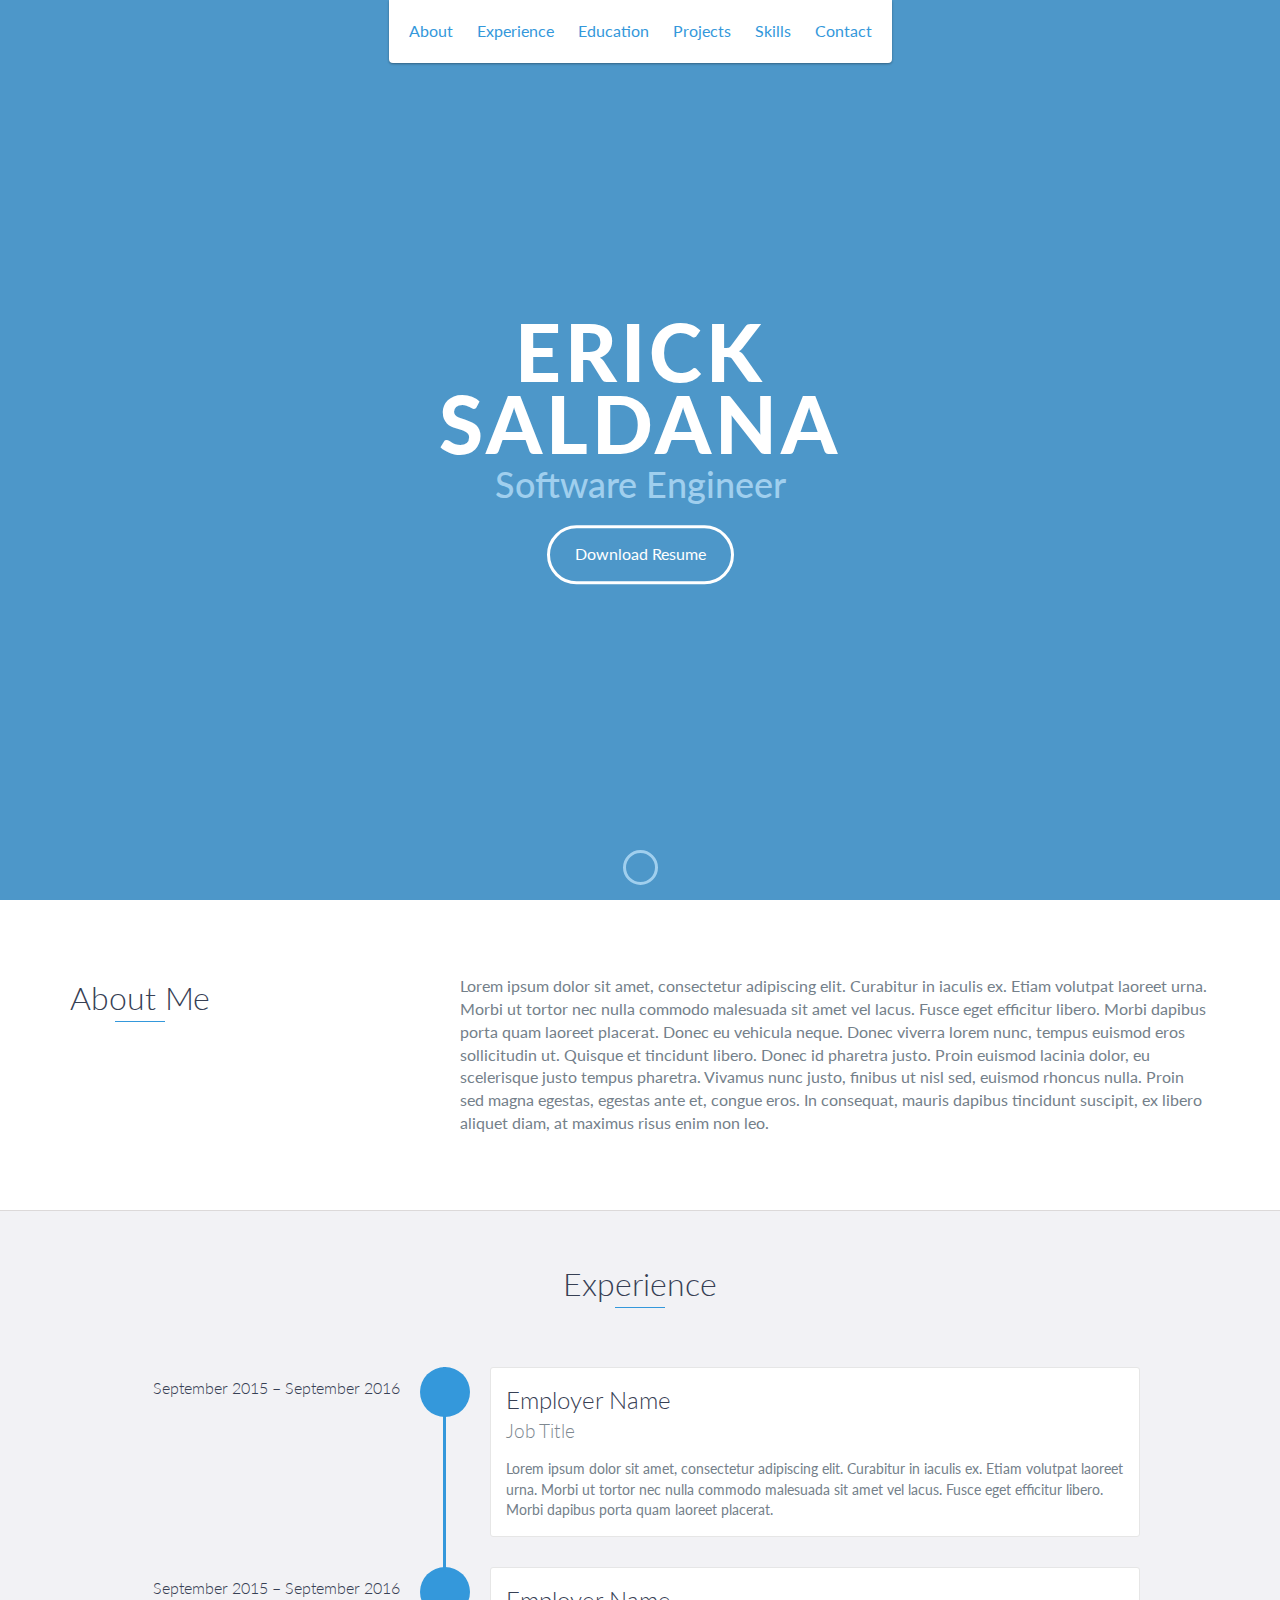
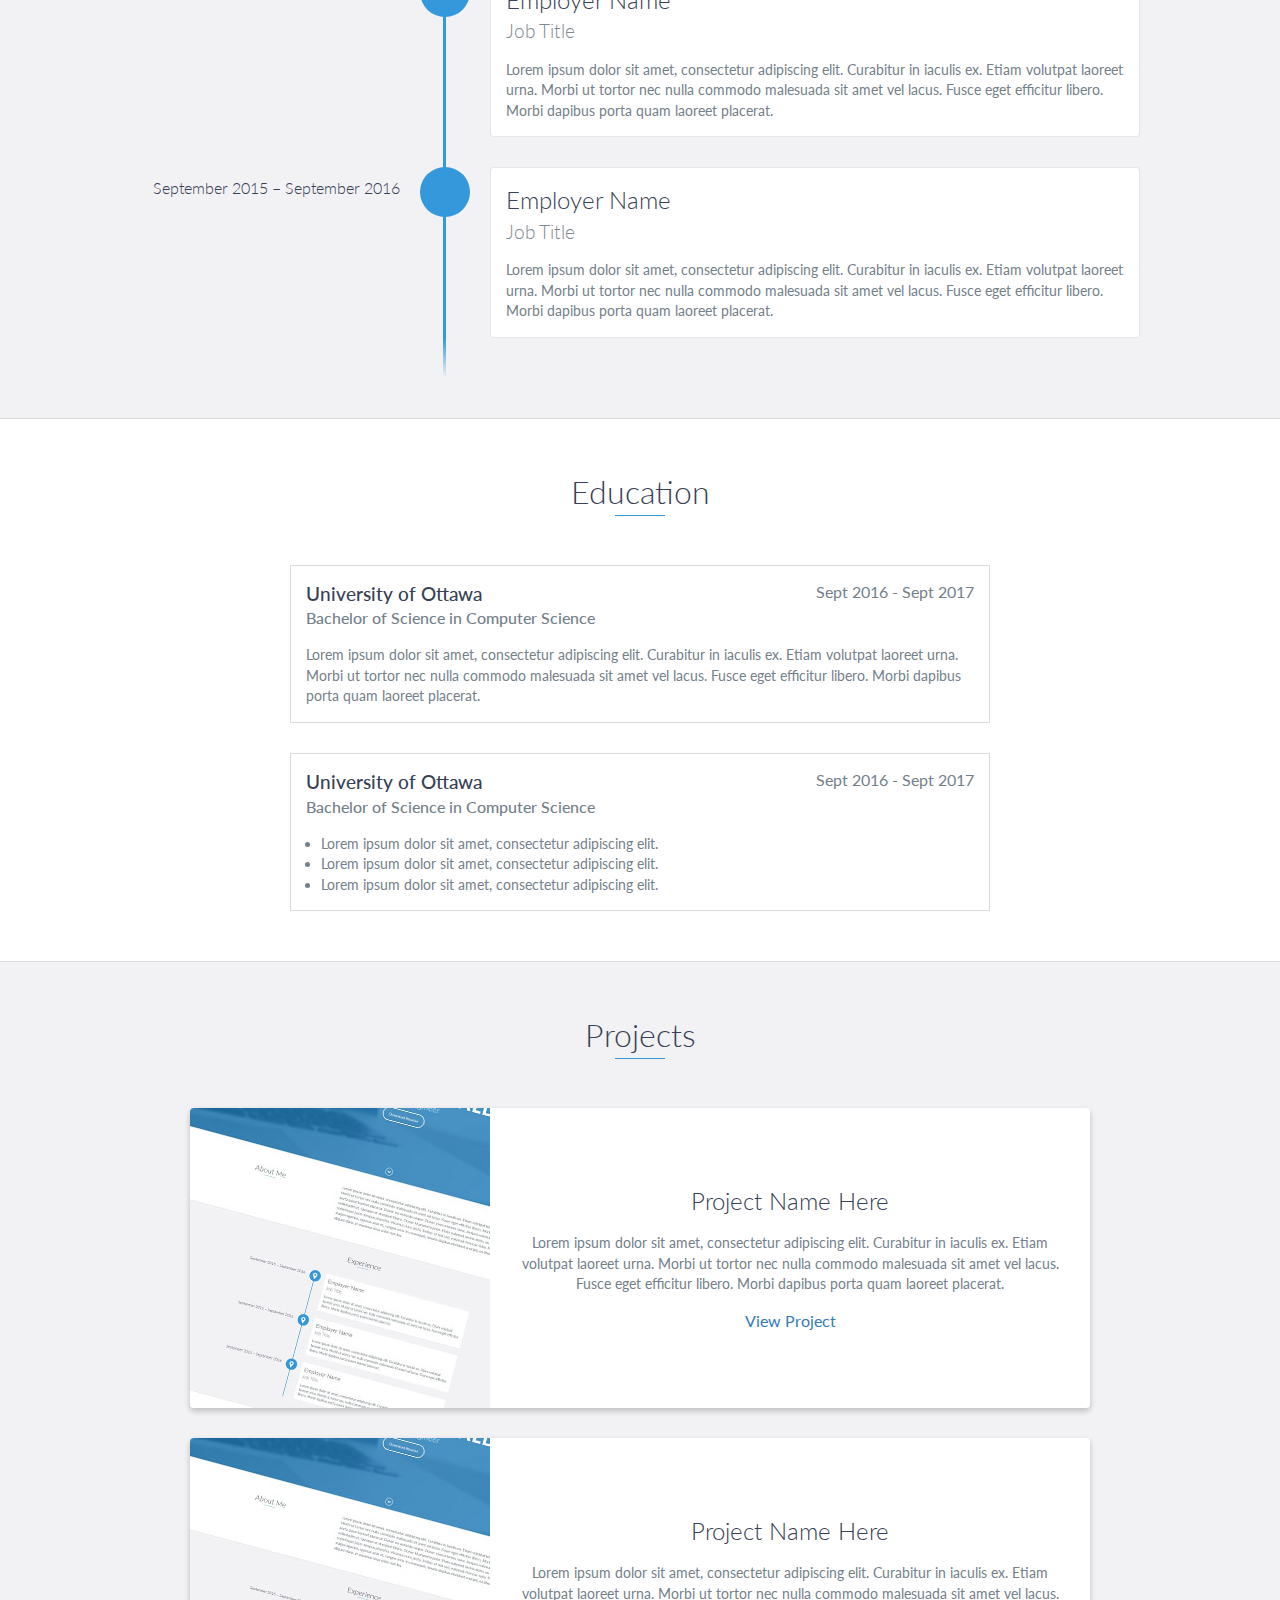
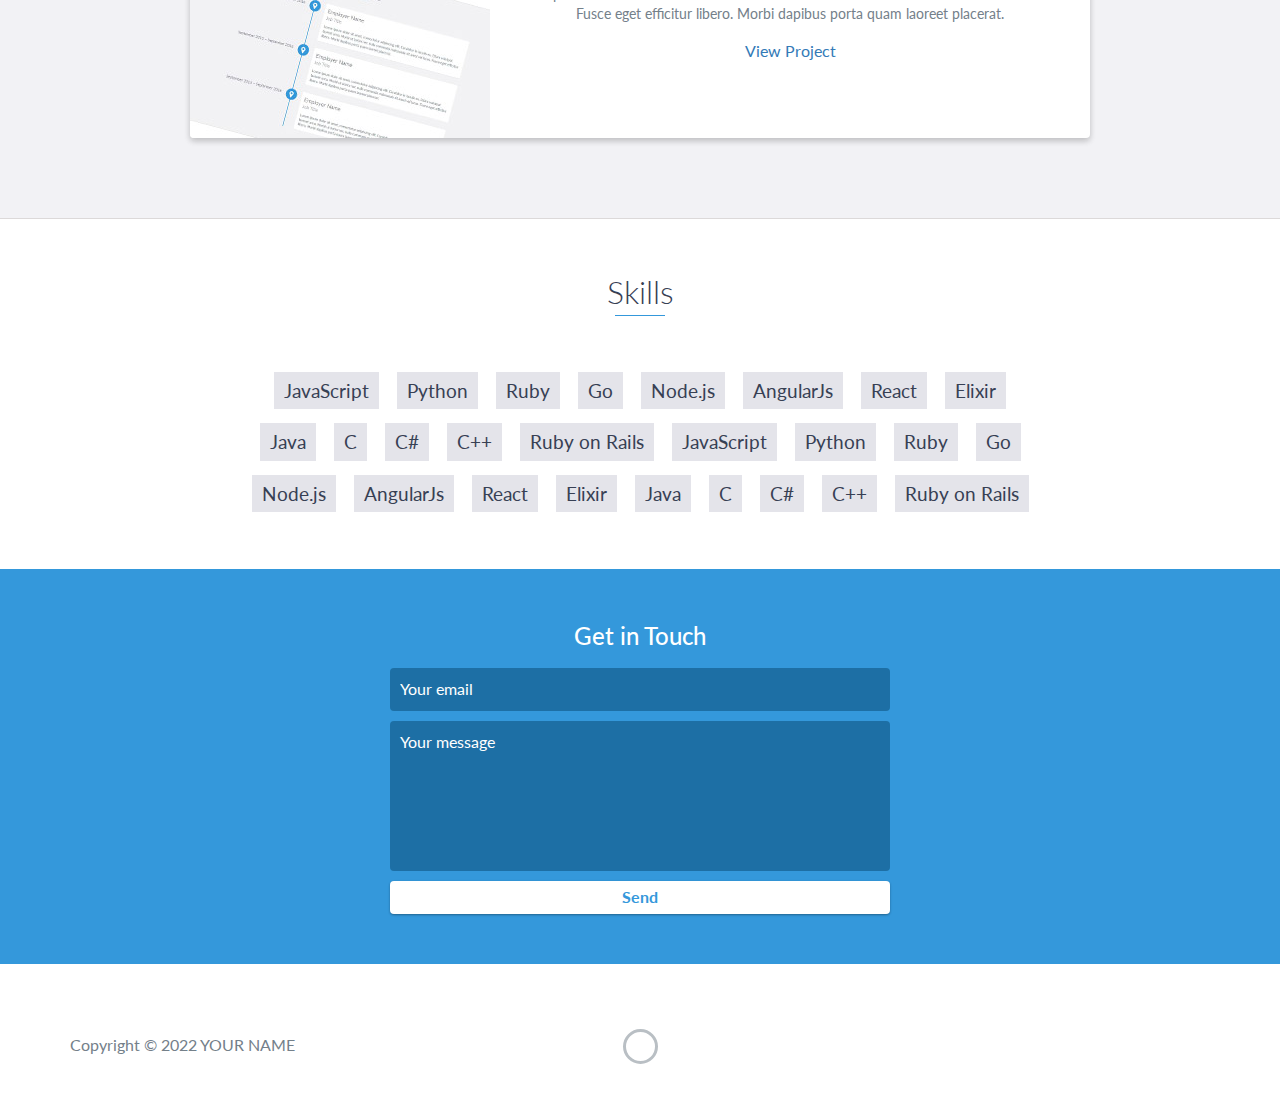
==== index.html @ c1be69fd "Update" ====
<!DOCTYPE html>
<html class="no-js" lang="en">

<head>
    <meta charset="utf-8">
    <meta http-equiv="X-UA-Compatible" content="IE=edge">
    <meta name="viewport" content="width=device-width, initial-scale=1">
    <title>My Portfolio</title>
	<link rel="shortcut icon" href="favicon.ico" type="image/x-icon">
	<link rel="icon" href="favicon.ico" type="image/x-icon">
    <link href="https://fonts.googleapis.com/css?family=Lato:300,400,700,900" rel="stylesheet">
    <link rel="stylesheet" href="libs/font-awesome/css/font-awesome.min.css">
    <link href="css/bootstrap.min.css" rel="stylesheet">
    <link href="css/styles.css" rel="stylesheet">
</head>

<body>
    <div id="mobile-menu-open" class="shadow-large">
        <i class="fa fa-bars" aria-hidden="true"></i>
    </div>
    <!-- End #mobile-menu-toggle -->
    <header>
        <div id="mobile-menu-close">
            <span>Close</span> <i class="fa fa-times" aria-hidden="true"></i>
        </div>
        <ul id="menu" class="shadow">
            <li>
                <a href="#about">About</a>
            </li>
            <li>
                <a href="#experience">Experience</a>
            </li>
            <li>
                <a href="#education">Education</a>
            </li>
            <li>
                <a href="#projects">Projects</a>
            </li>
            <li>
                <a href="#skills">Skills</a>
            </li>
            <li>
                <a href="#contact">Contact</a>
            </li>
        </ul>
    </header>
    <!-- End header -->

    <div id="lead">
        <div id="lead-content">
            <h1>Erick Saldana</h1>
            <h2>Software Engineer</h2>
            <a href="#" class="btn-rounded-white">Download Resume</a>
        </div>
        <!-- End #lead-content -->

        <div id="lead-overlay"></div>

        <div id="lead-down">
            <span>
                <i class="fa fa-chevron-down" aria-hidden="true"></i>
            </span>
        </div>
        <!-- End #lead-down -->
    </div>
    <!-- End #lead -->

    <div id="about">
        <div class="container">
            <div class="row">
                <div class="col-md-4">
                    <h2 class="heading">About Me</h2>
                </div>
                <div class="col-md-8">
                    <p>
                        Lorem ipsum dolor sit amet, consectetur adipiscing elit. Curabitur in iaculis ex. Etiam volutpat laoreet urna. Morbi ut tortor nec nulla commodo malesuada sit amet vel lacus. Fusce eget efficitur libero. Morbi dapibus porta quam laoreet placerat. Donec
                        eu vehicula neque. Donec viverra lorem nunc, tempus euismod eros sollicitudin ut. Quisque et tincidunt libero. Donec id pharetra justo. Proin euismod lacinia dolor, eu scelerisque justo tempus pharetra. Vivamus nunc justo, finibus
                        ut nisl sed, euismod rhoncus nulla. Proin sed magna egestas, egestas ante et, congue eros. In consequat, mauris dapibus tincidunt suscipit, ex libero aliquet diam, at maximus risus enim non leo.
                    </p>
                </div>
            </div>
        </div>
    </div>
    <!-- End #about -->

    <div id="experience" class="background-alt">
        <h2 class="heading">Experience</h2>
        <div id="experience-timeline">
            <div data-date="September 2015 – September 2016">
                <h3>Employer Name</h3>
                <h4>Job Title</h4>
                <p>
                    Lorem ipsum dolor sit amet, consectetur adipiscing elit. Curabitur in iaculis ex. Etiam volutpat laoreet urna. Morbi ut tortor nec nulla commodo malesuada sit amet vel lacus. Fusce eget efficitur libero. Morbi dapibus porta quam laoreet placerat.
                </p>
            </div>

            <div data-date="September 2015 – September 2016">
                <h3>Employer Name</h3>
                <h4>Job Title</h4>
                <p>
                    Lorem ipsum dolor sit amet, consectetur adipiscing elit. Curabitur in iaculis ex. Etiam volutpat laoreet urna. Morbi ut tortor nec nulla commodo malesuada sit amet vel lacus. Fusce eget efficitur libero. Morbi dapibus porta quam laoreet placerat.
                </p>
            </div>

            <div data-date="September 2015 – September 2016">
                <h3>Employer Name</h3>
                <h4>Job Title</h4>
                <p>
                    Lorem ipsum dolor sit amet, consectetur adipiscing elit. Curabitur in iaculis ex. Etiam volutpat laoreet urna. Morbi ut tortor nec nulla commodo malesuada sit amet vel lacus. Fusce eget efficitur libero. Morbi dapibus porta quam laoreet placerat.
                </p>
            </div>
        </div>
    </div>
    <!-- End #experience -->

    <div id="education">
        <h2 class="heading">Education</h2>
        <div class="education-block">
            <h3>University of Ottawa</h3>
            <span class="education-date">Sept 2016 - Sept 2017</span>
            <h4>Bachelor of Science in Computer Science</h4>
            <p>
                Lorem ipsum dolor sit amet, consectetur adipiscing elit. Curabitur in iaculis ex. Etiam volutpat laoreet urna. Morbi ut tortor nec nulla commodo malesuada sit amet vel lacus. Fusce eget efficitur libero. Morbi dapibus porta quam laoreet placerat.
            </p>
        </div>
        <!-- End .education-block -->

        <div class="education-block">
            <h3>University of Ottawa</h3>
            <span class="education-date">Sept 2016 - Sept 2017</span>
            <h4>Bachelor of Science in Computer Science</h4>
            <ul>
                <li>
                    Lorem ipsum dolor sit amet, consectetur adipiscing elit.
                </li>
                <li>
                    Lorem ipsum dolor sit amet, consectetur adipiscing elit.
                </li>
                <li>
                    Lorem ipsum dolor sit amet, consectetur adipiscing elit.
                </li>
            </ul>
        </div>
        <!-- End .education-block -->
    </div>
    <!-- End #education -->

    <div id="projects" class="background-alt">
        <h2 class="heading">Projects</h2>
        <div class="container">
            <div class="row">
                <div class="project shadow-large">
                    <div class="project-image">
                        <img src="images/project.jpg" />
                    </div>
                    <!-- End .project-image -->
                    <div class="project-info">
                        <h3>Project Name Here</h3>
                        <p>
                            Lorem ipsum dolor sit amet, consectetur adipiscing elit. Curabitur in iaculis ex. Etiam volutpat laoreet urna. Morbi ut tortor nec nulla commodo malesuada sit amet vel lacus. Fusce eget efficitur libero. Morbi dapibus porta quam laoreet placerat.
                        </p>
                        <a href="#">View Project</a>
                    </div>
                    <!-- End .project-info -->
                </div>
                <!-- End .project -->

                <div class="project shadow-large">
                    <div class="project-image">
                        <img src="images/project.jpg" />
                    </div>
                    <!-- End .project-image -->
                    <div class="project-info">
                        <h3>Project Name Here</h3>
                        <p>
                            Lorem ipsum dolor sit amet, consectetur adipiscing elit. Curabitur in iaculis ex. Etiam volutpat laoreet urna. Morbi ut tortor nec nulla commodo malesuada sit amet vel lacus. Fusce eget efficitur libero. Morbi dapibus porta quam laoreet placerat.
                        </p>
                        <a href="#">View Project</a>
                    </div>
                    <!-- End .project-info -->
                </div>
                <!-- End .project -->
            </div>
        </div>
    </div>
    <!-- End #projects -->

    <div id="skills">
        <h2 class="heading">Skills</h2>
        <ul>
            <li>JavaScript</li>
            <li>Python</li>
            <li>Ruby</li>
            <li>Go</li>
            <li>Node.js</li>
            <li>AngularJs</li>
            <li>React</li>
            <li>Elixir</li>
            <li>Java</li>
            <li>C</li>
            <li>C#</li>
            <li>C++</li>
            <li>Ruby on Rails</li>
            <li>JavaScript</li>
            <li>Python</li>
            <li>Ruby</li>
            <li>Go</li>
            <li>Node.js</li>
            <li>AngularJs</li>
            <li>React</li>
            <li>Elixir</li>
            <li>Java</li>
            <li>C</li>
            <li>C#</li>
            <li>C++</li>
            <li>Ruby on Rails</li>
        </ul>
    </div>
    <!-- End #skills -->

    <div id="contact">
        <h2>Get in Touch</h2>
        <div id="contact-form">
            <form method="POST" action="https://formspree.io/email@email.com">
                <input type="hidden" name="_subject" value="Contact request from personal website" />
                <input type="email" name="_replyto" placeholder="Your email" required>
                <textarea name="message" placeholder="Your message" required></textarea>
                <button type="submit">Send</button>
            </form>
        </div>
        <!-- End #contact-form -->
    </div>
    <!-- End #contact -->

    <footer>
        <div class="container">
            <div class="row">
                <div class="col-sm-5 copyright">
                    <p>
                        Copyright &copy; <span id="current-year">2022</span> YOUR NAME
                    </p>
                </div>
                <div class="col-sm-2 top">
                    <span id="to-top">
                        <i class="fa fa-chevron-up" aria-hidden="true"></i>
                    </span>
                </div>
                <div class="col-sm-5 social">
                    <ul>
                        <li>
                            <a href="https://github.com/" target="_blank"><i class="fa fa-github" aria-hidden="true"></i></a>
                        </li>
                        <li>
                            <a href="https://stackoverflow.com/" target="_blank"><i class="fa fa-stack-overflow" aria-hidden="true"></i></a>
                        </li>
                        <li>
                            <a href="https://linkedin.com/" target="_blank"><i class="fa fa-linkedin" aria-hidden="true"></i></a>
                        </li>
                        <li>
                            <a href="https://www.facebook.com/" target="_blank"><i class="fa fa-facebook" aria-hidden="true"></i></a>
                        </li>
                        <li>
                            <a href="https://twitter.com/" target="_blank"><i class="fa fa-twitter" aria-hidden="true"></i></a>
                        </li>
                        <li>
                            <a href="https://plus.google.com/" target="_blank"><i class="fa fa-google-plus" aria-hidden="true"></i></a>
                        </li>
                    </ul>
                </div>
            </div>
        </div>
    </footer>
    <!-- End footer -->

    <script src="https://ajax.googleapis.com/ajax/libs/jquery/1.12.4/jquery.min.js"></script>
    <script src="js/scripts.min.js"></script>
</body>

</html>
---- css/styles.css ----
/*!
    Title: Dev Portfolio Template
    Version: 1.2.2
    Last Change: 03/25/2020
    Author: Ryan Fitzgerald
    Repo: https://github.com/RyanFitzgerald/devportfolio-template
    Issues: https://github.com/RyanFitzgerald/devportfolio-template/issues

    Description: This file contains all the styles associated with the page
    that don't come from third party libraries. This file gets compiled using
    Gulp and send to the /css folder which is then loaded on the page.
*/body{font-family:'Lato', sans-serif;font-size:16px}body.active{overflow:hidden;z-index:-1}.no-js #experience-timeline>div{background:#fff;padding:10px;margin-bottom:10px;border:1px solid #dcd9d9}.no-js #experience-timeline>div h3{font-size:1.5em;font-weight:300;color:#374054;display:inline-block;margin:0}.no-js #experience-timeline>div h4{font-size:1.2em;font-weight:300;color:#7e8890;margin:0 0 15px 0}.no-js #experience-timeline>div p{color:#74808a;font-size:0.9em;margin:0}.no-js #experience-timeline:before,.no-js #experience-timeline:after{content:none}@keyframes dropHeader{0%{transform:translateY(-100%)}100%{transform:translateY(0)}}header{position:absolute;top:0;left:0;right:0;text-align:center;z-index:10;animation-name:dropHeader;animation-iteration-count:1;animation-timing-function:ease;animation-duration:0.75s}header ul{display:inline-block;background:#fff;text-align:center;padding:10px;margin:0;border-bottom-right-radius:4px;border-bottom-left-radius:4px}header li{display:inline-block}header a{display:block;color:#3498db;padding:10px}header a:hover{color:#217dbb;text-decoration:none;background:#eee;border-radius:4px}header a:focus{color:#3498db;text-decoration:none}header.active{display:block}header.sticky{position:fixed;z-index:999}#menu.active{display:block}#mobile-menu-open{display:none;cursor:pointer;position:fixed;right:15px;top:10px;color:#3498db;font-size:1.5em;z-index:20;padding:0 7px;border-radius:4px;background:#fff}#mobile-menu-close{display:none;text-align:right;width:100%;background:#fff;font-size:1.5em;padding-right:15px;padding-top:10px;cursor:pointer;color:#3498db}#mobile-menu-close span{font-size:0.5em;text-transform:uppercase}#mobile-menu-close i{vertical-align:middle}footer{padding:50px 0}.copyright{padding-top:20px}.copyright p{margin:0;color:#74808a}.top{text-align:center}.top span{cursor:pointer;display:block;margin:15px auto 0 auto;width:35px;height:35px;border-radius:50%;border:3px solid #b9bfc4;text-align:center}.top i{color:#74808a}.social{text-align:right}.social ul{margin:5px 0 0 0;padding:0}.social li{display:inline-block;font-size:1.25em;list-style:none}.social a{display:block;color:#74808a;padding:10px}.social a:hover{color:#3498db}.btn-rounded-white{display:inline-block;color:#fff;padding:15px 25px;border:3px solid #fff;border-radius:30px;transition:.5s ease all}.btn-rounded-white:hover{color:#3498db;background:#fff;text-decoration:none}.shadow{box-shadow:0 1px 3px rgba(0,0,0,0.12),0 1px 2px rgba(0,0,0,0.24)}.shadow-large{box-shadow:0 3px 6px rgba(0,0,0,0.08),0 3px 6px rgba(0,0,0,0.15)}.heading{position:relative;display:inline-block;font-size:2em;font-weight:300;margin:0 0 30px 0}.heading:after{position:absolute;content:'';top:100%;height:1px;width:50px;left:0;right:0;margin:0 auto;background:#3498db}.background-alt{background:#f2f2f5}#lead{position:relative;height:100vh;min-height:500px;max-height:1080px;background:url(lead-bg.jpg);background-size:cover;padding:15px;overflow:hidden}#lead-content{position:absolute;z-index:10;top:50%;left:50%;transform:translate(-50%, -50%);text-align:center}#lead-content h1,#lead-content h2{margin:0}#lead-content h1{color:#fff;font-weight:900;font-size:5em;text-transform:uppercase;letter-spacing:0.05em;line-height:0.9em}#lead-content h2{color:#a0cfee;font-weight:500;font-size:2.25em;margin-bottom:15px}#lead-overlay{position:absolute;height:100%;width:100%;top:0;right:0;bottom:0;left:0;background:rgba(33,125,187,0.8);z-index:1}#lead-down{position:absolute;left:0;right:0;width:100%;text-align:center;z-index:10;bottom:15px;color:#fff}#lead-down span{cursor:pointer;display:block;margin:0 auto;width:35px;height:35px;border-radius:50%;border:3px solid #a0cfee;text-align:center}#lead-down i{animation:pulsate 1.5s ease;animation-iteration-count:infinite;padding-top:5px}@keyframes pulsate{0%{transform:scale(1, 1)}50%{transform:scale(1.2, 1.2)}100%{transform:scale(1, 1)}}#about{padding:75px 15px;border-bottom:1px solid #dcd9d9}#about h2{color:#374054}#about p{color:#74808a;margin:0}#experience{padding:50px 15px;text-align:center;border-bottom:1px solid #dcd9d9}#experience h2{color:#374054}#experience-timeline{margin:30px auto 0 auto;position:relative;max-width:1000px}#experience-timeline:before{position:absolute;content:'';top:0;bottom:0;left:303px;right:auto;height:100%;width:3px;background:#3498db;z-index:0}#experience-timeline:after{position:absolute;content:'';width:3px;height:40px;background:#3498db;background:linear-gradient(to bottom, #3498db, rgba(52,152,219,0));top:100%;left:303px}.vtimeline-content{margin-left:350px;background:#fff;border:1px solid #e6e6e6;padding:15px;border-radius:3px;text-align:left}.vtimeline-content h3{font-size:1.5em;font-weight:300;color:#374054;display:inline-block;margin:0}.vtimeline-content h4{font-size:1.2em;font-weight:300;color:#7e8890;margin:0 0 15px 0}.vtimeline-content p{color:#74808a;font-size:0.9em;margin:0}.vtimeline-point{position:relative;display:block;vertical-align:top;margin-bottom:30px}.vtimeline-icon{position:relative;color:#fff;width:50px;height:50px;background:#3498db;border-radius:50%;float:left;z-index:99;margin-left:280px}.vtimeline-icon i{display:block;font-size:2em;margin-top:10px}.vtimeline-date{width:260px;text-align:right;position:absolute;left:0;top:10px;font-weight:300;color:#374054}#education{padding:50px 15px 20px 15px;border-bottom:1px solid #dcd9d9;text-align:center}#education h2{color:#374054;margin-bottom:50px}.education-block{max-width:700px;margin:0 auto 30px auto;padding:15px;border:1px solid #dcd9d9;text-align:left}.education-block h3{font-weight:500;float:left;margin:0;color:#374054}.education-block span{color:#74808a;float:right}.education-block h4{color:#74808a;clear:both;font-weight:500;margin:0 0 15px 0}.education-block p,.education-block ul{margin:0;color:#74808a;font-size:0.9em}.education-block ul{padding:0 0 0 15px}#projects{padding:50px 15px;border-bottom:1px solid #dcd9d9;text-align:center}#projects h2{color:#374054;margin-bottom:50px}.project{position:relative;max-width:900px;margin:0 auto 30px auto;overflow:hidden;background:#fff;border-radius:4px}.project-image{float:left}.project-info{position:absolute;top:50%;transform:translateY(-50%);margin-left:300px;padding:15px}.project-info h3{font-size:1.5em;font-weight:300;color:#374054;margin:0 0 15px 0}.project-info p{color:#74808a;margin:0 0 15px 0;font-size:0.9em}.no-image .project-info{position:relative;margin:0;padding:30px 15px;transform:none}#more-projects{display:none}#skills{padding:50px 15px;text-align:center}#skills h2{color:#374054;margin-bottom:50px}#skills ul{display:block;margin:0 auto;padding:0;max-width:800px}#skills li{display:inline-block;margin:7px;padding:5px 10px;color:#374054;background:#e4e4ea;list-style:none;cursor:default;font-size:1.2em}#contact{padding:50px 15px;background:#3498db;text-align:center}#contact h2{margin:0 0 15px 0;color:#fff;font-weight:500}#contact-form{max-width:500px;margin:0 auto}#contact-form input,#contact-form textarea{display:block;width:100%;padding:10px;border-radius:4px;border:none;margin-bottom:10px;background:#1d6fa5;color:#fff;transition:.5s ease all}#contact-form input::-webkit-input-placeholder,#contact-form textarea::-webkit-input-placeholder{color:#fff}#contact-form input:-moz-placeholder,#contact-form textarea:-moz-placeholder{color:#fff;opacity:1}#contact-form input::-moz-placeholder,#contact-form textarea::-moz-placeholder{color:#fff;opacity:1}#contact-form input:-ms-input-placeholder,#contact-form textarea:-ms-input-placeholder{color:#fff}#contact-form input:focus,#contact-form textarea:focus{outline:none;background:#16527a}#contact-form textarea{height:150px;resize:none}#contact-form button{display:block;width:100%;background:#fff;border-radius:4px;padding:5px 10px;border:none;color:#3498db;font-weight:700;box-shadow:0 1px 3px rgba(0,0,0,0.12),0 1px 2px rgba(0,0,0,0.24);transition:.5s ease all}#contact-form button:hover{box-shadow:0 10px 20px rgba(0,0,0,0.19),0 6px 6px rgba(0,0,0,0.23)}.optional-section{padding:50px 15px;text-align:center;border-top:1px solid #dcd9d9}.optional-section h2{color:#374054}.optional-section-block{max-width:700px;margin:0 auto 30px auto;padding:15px;border:1px solid #dcd9d9;background:#fff;text-align:left}.optional-section-block h3{font-weight:500;margin:0 0 15px 0;color:#374054}.optional-section-block h4{color:#74808a;clear:both;font-weight:500;margin:0 0 15px 0}.optional-section-block p,.optional-section-block ul{margin:0 0 15px 0;color:#74808a;font-size:0.9em}.optional-section-block ul{padding:0 0 0 15px}@media only screen and (max-width: 750px){#experience-timeline:before,#experience-timeline:after{left:23px}.vtimeline-date{width:auto;text-align:left;position:relative;margin-bottom:15px;display:block;margin-left:70px}.vtimeline-icon{margin-left:0}.vtimeline-content{margin-left:70px}}@media only screen and (max-width: 992px){#lead{height:auto;min-height:auto;max-height:auto;padding:100px 15px}#lead-content{position:relative;transform:none;left:auto;top:auto}#lead-content h1{font-size:3em}#lead-content h2{font-size:1.75em}#about{text-align:center}#about p{text-align:left}}@media only screen and (max-width: 768px){header{position:fixed;display:none;z-index:999;animation:none;bottom:0;height:100%}#mobile-menu-open,#mobile-menu-close{display:block}#menu{height:100%;overflow-y:auto;box-shadow:none;border-radius:0;width:100%}#menu li{display:block;margin-bottom:10px}#lead-content h1{font-size:2em}#lead-content h2{font-size:1.3em}#lead-content a{padding:10px 20px}#lead-down{display:none}.education-block h3,.education-block span{float:none}.project-image{display:none}.project-info{position:relative;margin:0;padding:30px 15px;top:auto;transform:none}footer{text-align:center}.social{text-align:center}}@media only screen and (max-width: 480px){#lead-content h1{font-size:1.5em}#lead-content h2{font-size:1em}#lead-content a{font-size:0.9em;padding:5px 10px}}
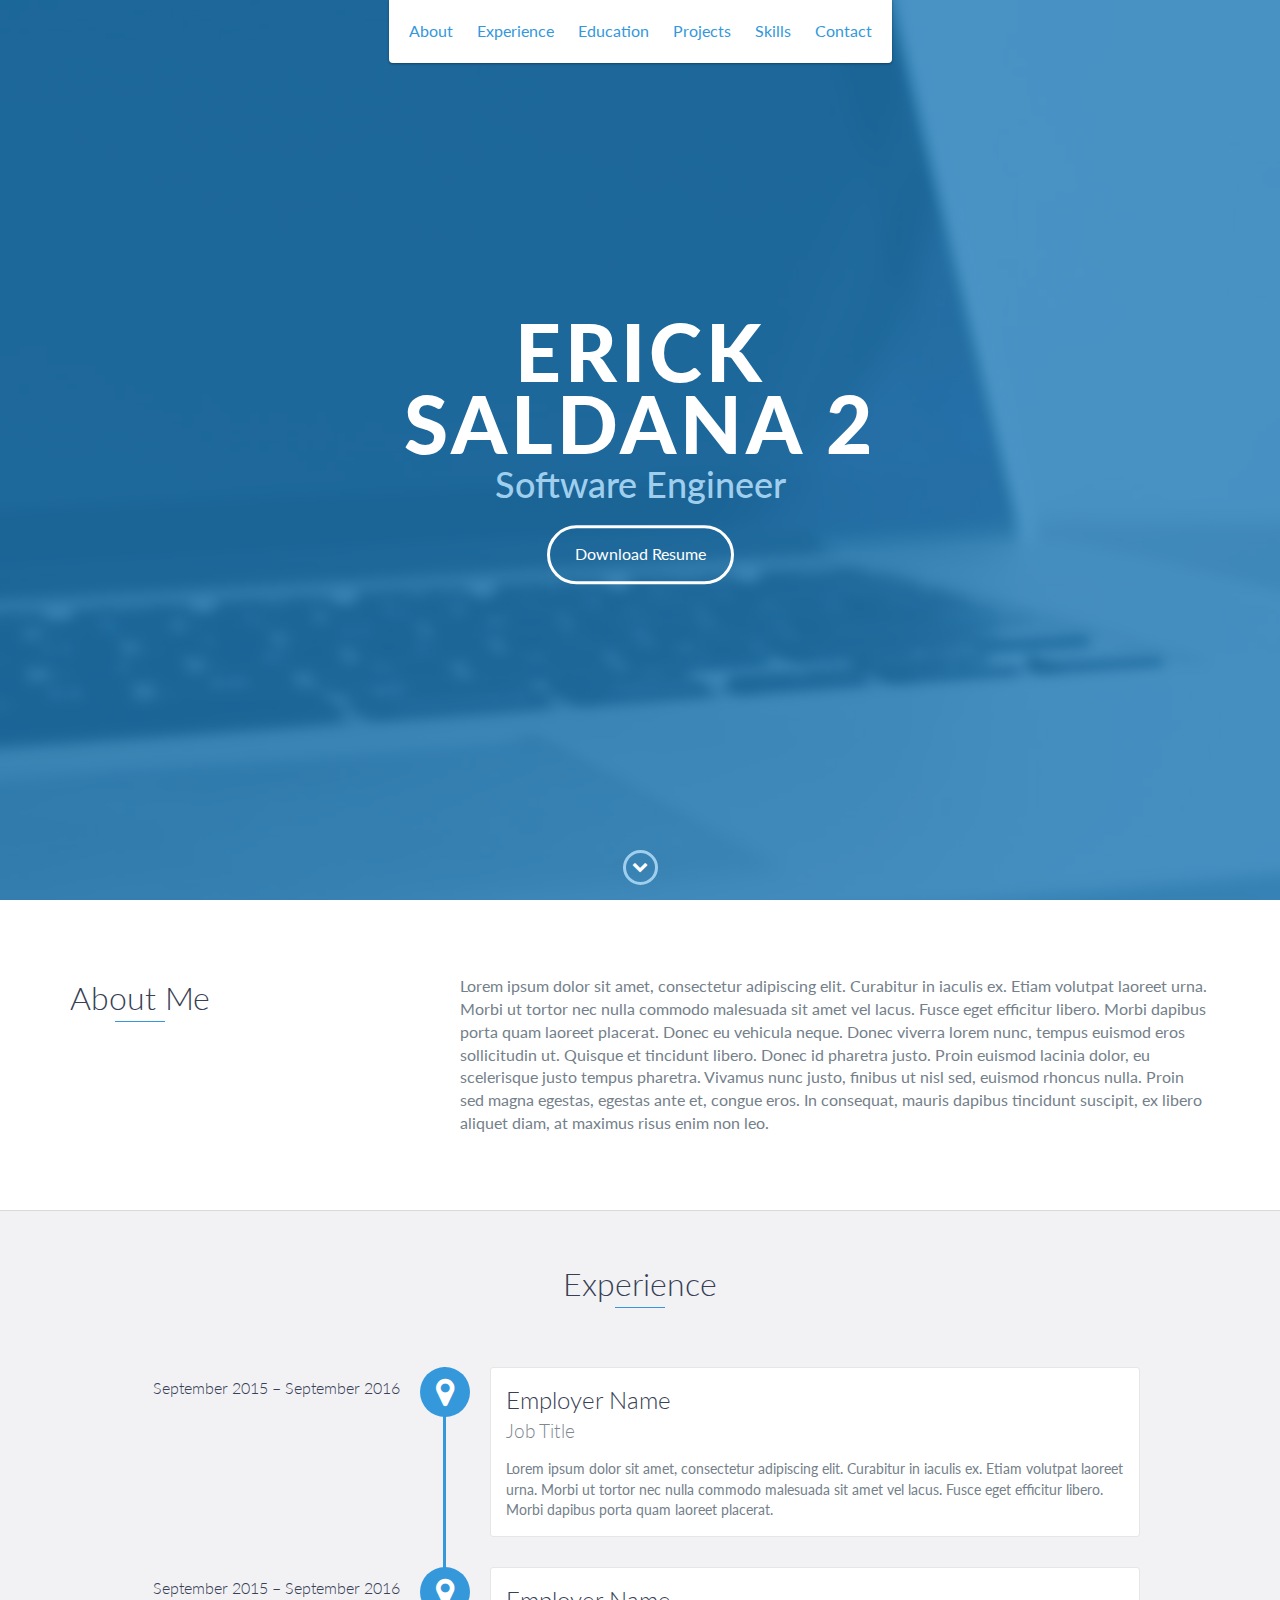
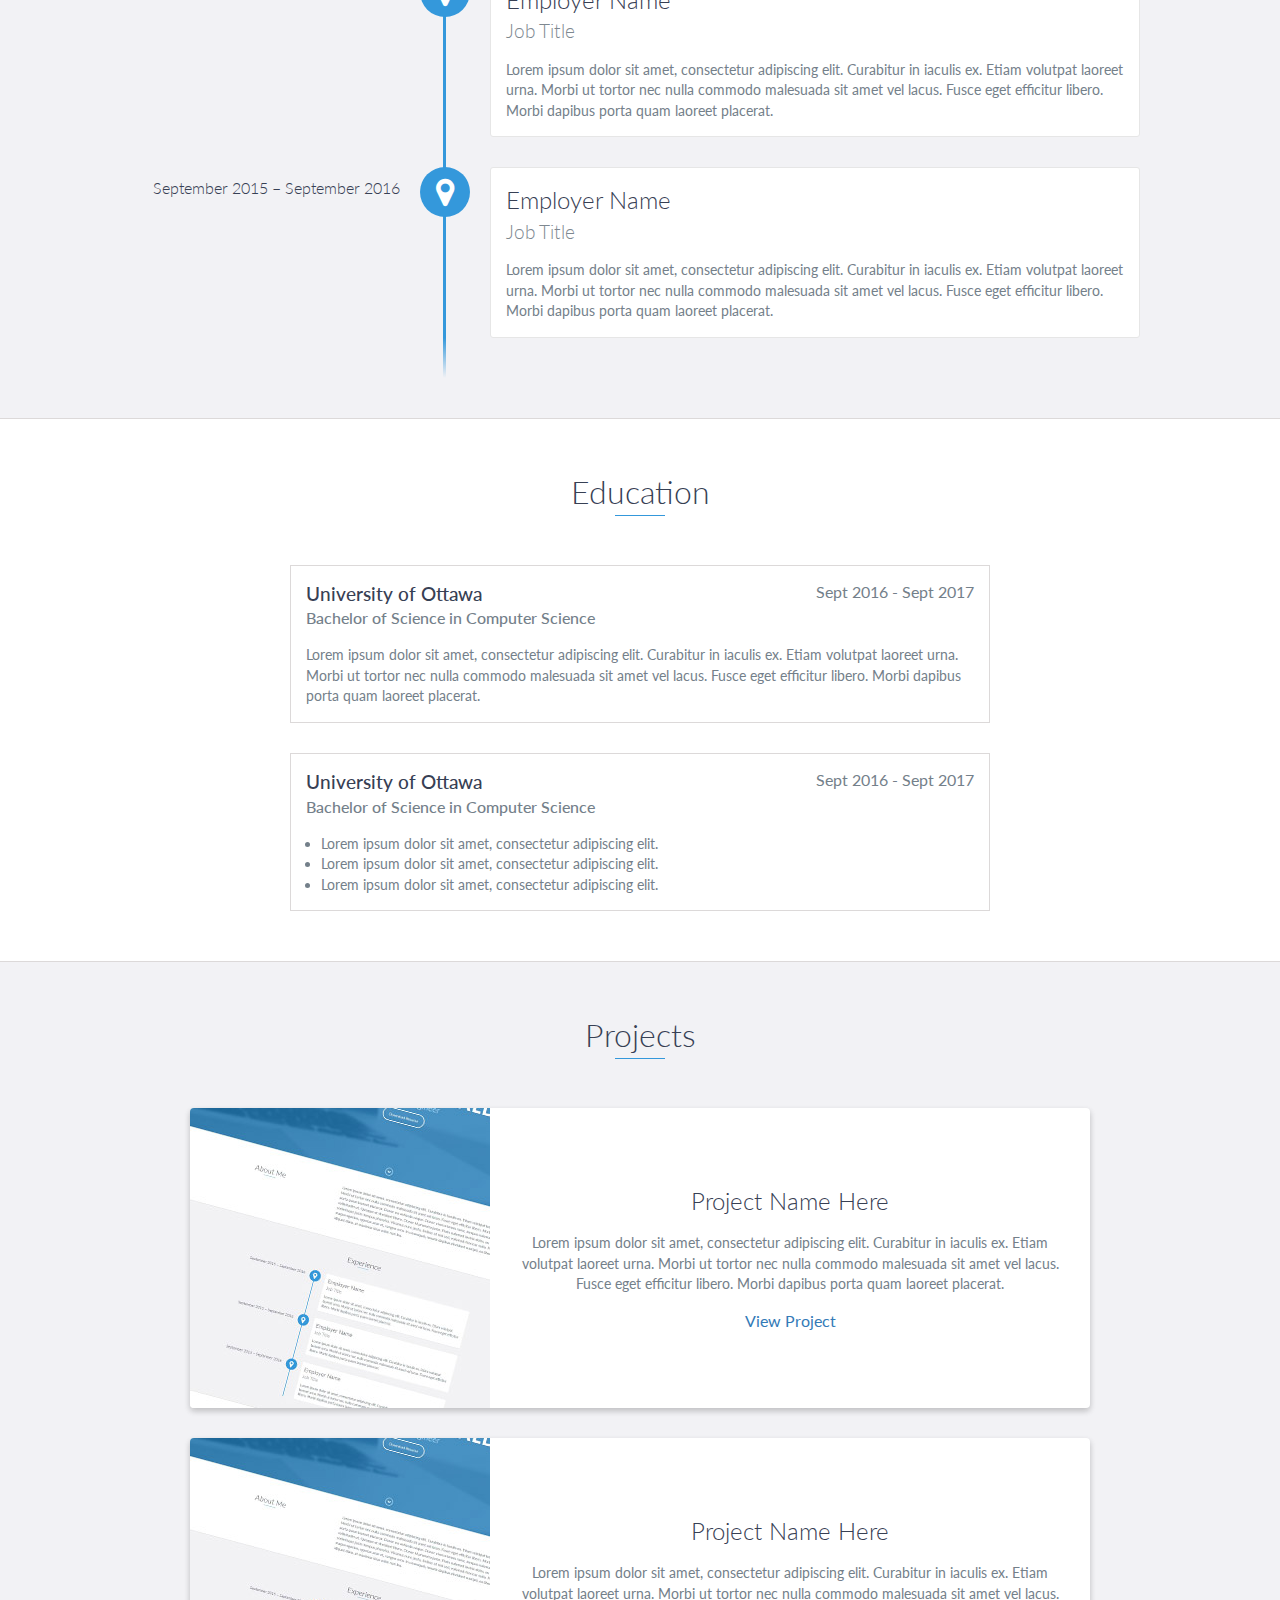
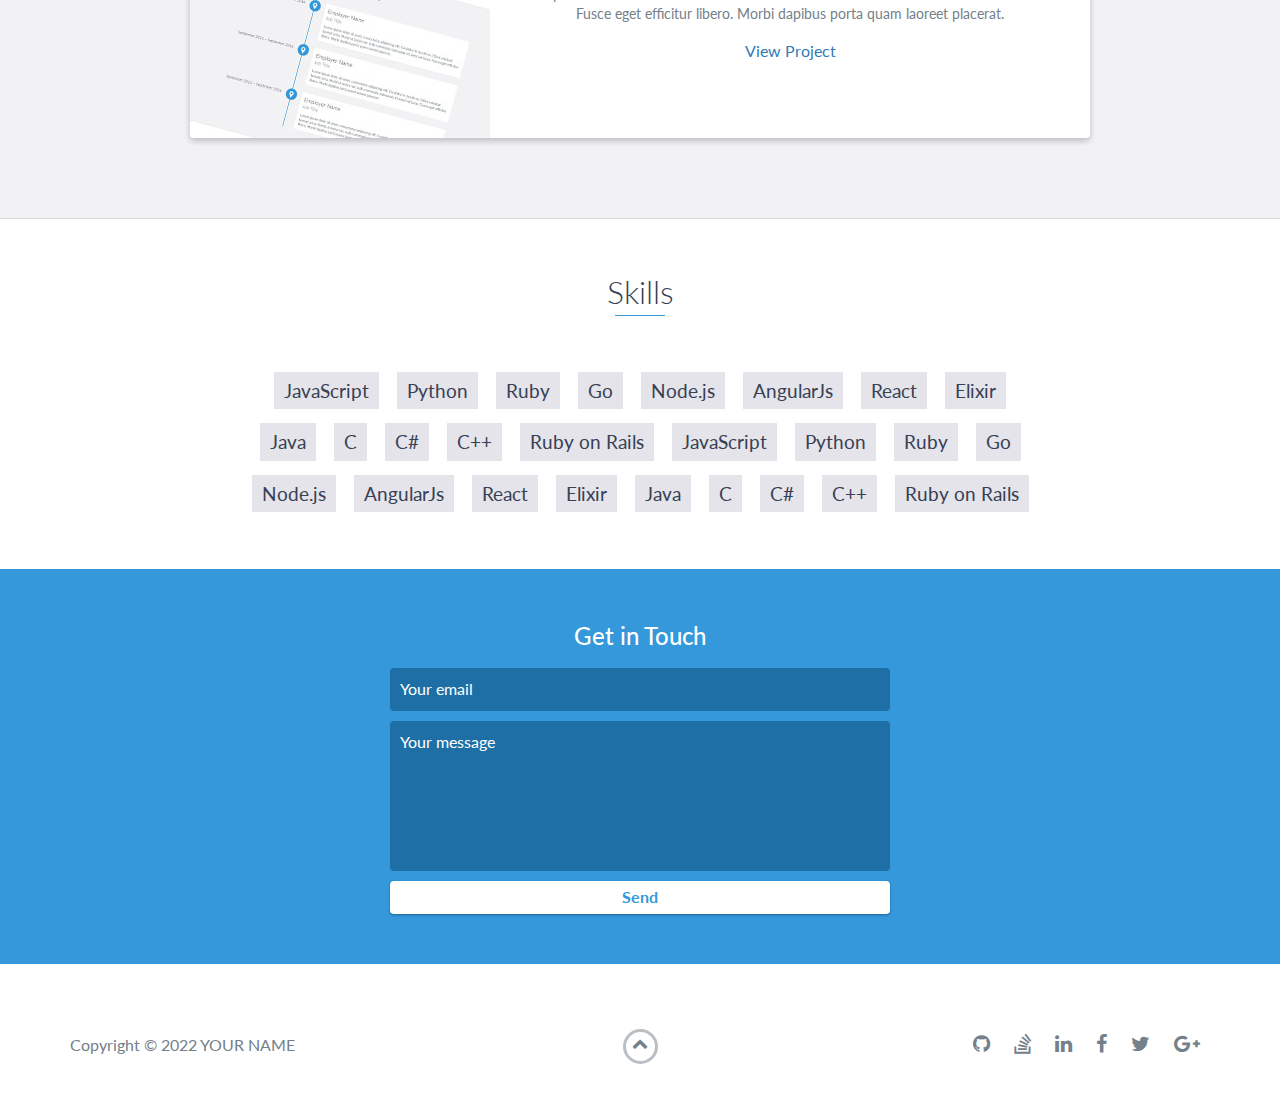
==== commit e371f4de: "Update2" ====
--- a/index.html
+++ b/index.html
@@ -48,7 +48,7 @@
 
     <div id="lead">
         <div id="lead-content">
-            <h1>Erick Saldana</h1>
+            <h1>Erick Saldana 2</h1>
             <h2>Software Engineer</h2>
             <a href="#" class="btn-rounded-white">Download Resume</a>
         </div>
--- a/css/styles.css
+++ b/css/styles.css
@@ -9,4 +9,4 @@
     Description: This file contains all the styles associated with the page
     that don't come from third party libraries. This file gets compiled using
     Gulp and send to the /css folder which is then loaded on the page.
-*/body{font-family:'Lato', sans-serif;font-size:16px}body.active{overflow:hidden;z-index:-1}.no-js #experience-timeline>div{background:#fff;padding:10px;margin-bottom:10px;border:1px solid #dcd9d9}.no-js #experience-timeline>div h3{font-size:1.5em;font-weight:300;color:#374054;display:inline-block;margin:0}.no-js #experience-timeline>div h4{font-size:1.2em;font-weight:300;color:#7e8890;margin:0 0 15px 0}.no-js #experience-timeline>div p{color:#74808a;font-size:0.9em;margin:0}.no-js #experience-timeline:before,.no-js #experience-timeline:after{content:none}@keyframes dropHeader{0%{transform:translateY(-100%)}100%{transform:translateY(0)}}header{position:absolute;top:0;left:0;right:0;text-align:center;z-index:10;animation-name:dropHeader;animation-iteration-count:1;animation-timing-function:ease;animation-duration:0.75s}header ul{display:inline-block;background:#fff;text-align:center;padding:10px;margin:0;border-bottom-right-radius:4px;border-bottom-left-radius:4px}header li{display:inline-block}header a{display:block;color:#3498db;padding:10px}header a:hover{color:#217dbb;text-decoration:none;background:#eee;border-radius:4px}header a:focus{color:#3498db;text-decoration:none}header.active{display:block}header.sticky{position:fixed;z-index:999}#menu.active{display:block}#mobile-menu-open{display:none;cursor:pointer;position:fixed;right:15px;top:10px;color:#3498db;font-size:1.5em;z-index:20;padding:0 7px;border-radius:4px;background:#fff}#mobile-menu-close{display:none;text-align:right;width:100%;background:#fff;font-size:1.5em;padding-right:15px;padding-top:10px;cursor:pointer;color:#3498db}#mobile-menu-close span{font-size:0.5em;text-transform:uppercase}#mobile-menu-close i{vertical-align:middle}footer{padding:50px 0}.copyright{padding-top:20px}.copyright p{margin:0;color:#74808a}.top{text-align:center}.top span{cursor:pointer;display:block;margin:15px auto 0 auto;width:35px;height:35px;border-radius:50%;border:3px solid #b9bfc4;text-align:center}.top i{color:#74808a}.social{text-align:right}.social ul{margin:5px 0 0 0;padding:0}.social li{display:inline-block;font-size:1.25em;list-style:none}.social a{display:block;color:#74808a;padding:10px}.social a:hover{color:#3498db}.btn-rounded-white{display:inline-block;color:#fff;padding:15px 25px;border:3px solid #fff;border-radius:30px;transition:.5s ease all}.btn-rounded-white:hover{color:#3498db;background:#fff;text-decoration:none}.shadow{box-shadow:0 1px 3px rgba(0,0,0,0.12),0 1px 2px rgba(0,0,0,0.24)}.shadow-large{box-shadow:0 3px 6px rgba(0,0,0,0.08),0 3px 6px rgba(0,0,0,0.15)}.heading{position:relative;display:inline-block;font-size:2em;font-weight:300;margin:0 0 30px 0}.heading:after{position:absolute;content:'';top:100%;height:1px;width:50px;left:0;right:0;margin:0 auto;background:#3498db}.background-alt{background:#f2f2f5}#lead{position:relative;height:100vh;min-height:500px;max-height:1080px;background:url(lead-bg.jpg);background-size:cover;padding:15px;overflow:hidden}#lead-content{position:absolute;z-index:10;top:50%;left:50%;transform:translate(-50%, -50%);text-align:center}#lead-content h1,#lead-content h2{margin:0}#lead-content h1{color:#fff;font-weight:900;font-size:5em;text-transform:uppercase;letter-spacing:0.05em;line-height:0.9em}#lead-content h2{color:#a0cfee;font-weight:500;font-size:2.25em;margin-bottom:15px}#lead-overlay{position:absolute;height:100%;width:100%;top:0;right:0;bottom:0;left:0;background:rgba(33,125,187,0.8);z-index:1}#lead-down{position:absolute;left:0;right:0;width:100%;text-align:center;z-index:10;bottom:15px;color:#fff}#lead-down span{cursor:pointer;display:block;margin:0 auto;width:35px;height:35px;border-radius:50%;border:3px solid #a0cfee;text-align:center}#lead-down i{animation:pulsate 1.5s ease;animation-iteration-count:infinite;padding-top:5px}@keyframes pulsate{0%{transform:scale(1, 1)}50%{transform:scale(1.2, 1.2)}100%{transform:scale(1, 1)}}#about{padding:75px 15px;border-bottom:1px solid #dcd9d9}#about h2{color:#374054}#about p{color:#74808a;margin:0}#experience{padding:50px 15px;text-align:center;border-bottom:1px solid #dcd9d9}#experience h2{color:#374054}#experience-timeline{margin:30px auto 0 auto;position:relative;max-width:1000px}#experience-timeline:before{position:absolute;content:'';top:0;bottom:0;left:303px;right:auto;height:100%;width:3px;background:#3498db;z-index:0}#experience-timeline:after{position:absolute;content:'';width:3px;height:40px;background:#3498db;background:linear-gradient(to bottom, #3498db, rgba(52,152,219,0));top:100%;left:303px}.vtimeline-content{margin-left:350px;background:#fff;border:1px solid #e6e6e6;padding:15px;border-radius:3px;text-align:left}.vtimeline-content h3{font-size:1.5em;font-weight:300;color:#374054;display:inline-block;margin:0}.vtimeline-content h4{font-size:1.2em;font-weight:300;color:#7e8890;margin:0 0 15px 0}.vtimeline-content p{color:#74808a;font-size:0.9em;margin:0}.vtimeline-point{position:relative;display:block;vertical-align:top;margin-bottom:30px}.vtimeline-icon{position:relative;color:#fff;width:50px;height:50px;background:#3498db;border-radius:50%;float:left;z-index:99;margin-left:280px}.vtimeline-icon i{display:block;font-size:2em;margin-top:10px}.vtimeline-date{width:260px;text-align:right;position:absolute;left:0;top:10px;font-weight:300;color:#374054}#education{padding:50px 15px 20px 15px;border-bottom:1px solid #dcd9d9;text-align:center}#education h2{color:#374054;margin-bottom:50px}.education-block{max-width:700px;margin:0 auto 30px auto;padding:15px;border:1px solid #dcd9d9;text-align:left}.education-block h3{font-weight:500;float:left;margin:0;color:#374054}.education-block span{color:#74808a;float:right}.education-block h4{color:#74808a;clear:both;font-weight:500;margin:0 0 15px 0}.education-block p,.education-block ul{margin:0;color:#74808a;font-size:0.9em}.education-block ul{padding:0 0 0 15px}#projects{padding:50px 15px;border-bottom:1px solid #dcd9d9;text-align:center}#projects h2{color:#374054;margin-bottom:50px}.project{position:relative;max-width:900px;margin:0 auto 30px auto;overflow:hidden;background:#fff;border-radius:4px}.project-image{float:left}.project-info{position:absolute;top:50%;transform:translateY(-50%);margin-left:300px;padding:15px}.project-info h3{font-size:1.5em;font-weight:300;color:#374054;margin:0 0 15px 0}.project-info p{color:#74808a;margin:0 0 15px 0;font-size:0.9em}.no-image .project-info{position:relative;margin:0;padding:30px 15px;transform:none}#more-projects{display:none}#skills{padding:50px 15px;text-align:center}#skills h2{color:#374054;margin-bottom:50px}#skills ul{display:block;margin:0 auto;padding:0;max-width:800px}#skills li{display:inline-block;margin:7px;padding:5px 10px;color:#374054;background:#e4e4ea;list-style:none;cursor:default;font-size:1.2em}#contact{padding:50px 15px;background:#3498db;text-align:center}#contact h2{margin:0 0 15px 0;color:#fff;font-weight:500}#contact-form{max-width:500px;margin:0 auto}#contact-form input,#contact-form textarea{display:block;width:100%;padding:10px;border-radius:4px;border:none;margin-bottom:10px;background:#1d6fa5;color:#fff;transition:.5s ease all}#contact-form input::-webkit-input-placeholder,#contact-form textarea::-webkit-input-placeholder{color:#fff}#contact-form input:-moz-placeholder,#contact-form textarea:-moz-placeholder{color:#fff;opacity:1}#contact-form input::-moz-placeholder,#contact-form textarea::-moz-placeholder{color:#fff;opacity:1}#contact-form input:-ms-input-placeholder,#contact-form textarea:-ms-input-placeholder{color:#fff}#contact-form input:focus,#contact-form textarea:focus{outline:none;background:#16527a}#contact-form textarea{height:150px;resize:none}#contact-form button{display:block;width:100%;background:#fff;border-radius:4px;padding:5px 10px;border:none;color:#3498db;font-weight:700;box-shadow:0 1px 3px rgba(0,0,0,0.12),0 1px 2px rgba(0,0,0,0.24);transition:.5s ease all}#contact-form button:hover{box-shadow:0 10px 20px rgba(0,0,0,0.19),0 6px 6px rgba(0,0,0,0.23)}.optional-section{padding:50px 15px;text-align:center;border-top:1px solid #dcd9d9}.optional-section h2{color:#374054}.optional-section-block{max-width:700px;margin:0 auto 30px auto;padding:15px;border:1px solid #dcd9d9;background:#fff;text-align:left}.optional-section-block h3{font-weight:500;margin:0 0 15px 0;color:#374054}.optional-section-block h4{color:#74808a;clear:both;font-weight:500;margin:0 0 15px 0}.optional-section-block p,.optional-section-block ul{margin:0 0 15px 0;color:#74808a;font-size:0.9em}.optional-section-block ul{padding:0 0 0 15px}@media only screen and (max-width: 750px){#experience-timeline:before,#experience-timeline:after{left:23px}.vtimeline-date{width:auto;text-align:left;position:relative;margin-bottom:15px;display:block;margin-left:70px}.vtimeline-icon{margin-left:0}.vtimeline-content{margin-left:70px}}@media only screen and (max-width: 992px){#lead{height:auto;min-height:auto;max-height:auto;padding:100px 15px}#lead-content{position:relative;transform:none;left:auto;top:auto}#lead-content h1{font-size:3em}#lead-content h2{font-size:1.75em}#about{text-align:center}#about p{text-align:left}}@media only screen and (max-width: 768px){header{position:fixed;display:none;z-index:999;animation:none;bottom:0;height:100%}#mobile-menu-open,#mobile-menu-close{display:block}#menu{height:100%;overflow-y:auto;box-shadow:none;border-radius:0;width:100%}#menu li{display:block;margin-bottom:10px}#lead-content h1{font-size:2em}#lead-content h2{font-size:1.3em}#lead-content a{padding:10px 20px}#lead-down{display:none}.education-block h3,.education-block span{float:none}.project-image{display:none}.project-info{position:relative;margin:0;padding:30px 15px;top:auto;transform:none}footer{text-align:center}.social{text-align:center}}@media only screen and (max-width: 480px){#lead-content h1{font-size:1.5em}#lead-content h2{font-size:1em}#lead-content a{font-size:0.9em;padding:5px 10px}}
+*/body{font-family:'Lato', sans-serif;font-size:16px}body.active{overflow:hidden;z-index:-1}.no-js #experience-timeline>div{background:#fff;padding:10px;margin-bottom:10px;border:1px solid #dcd9d9}.no-js #experience-timeline>div h3{font-size:1.5em;font-weight:300;color:#374054;display:inline-block;margin:0}.no-js #experience-timeline>div h4{font-size:1.2em;font-weight:300;color:#7e8890;margin:0 0 15px 0}.no-js #experience-timeline>div p{color:#74808a;font-size:0.9em;margin:0}.no-js #experience-timeline:before,.no-js #experience-timeline:after{content:none}@keyframes dropHeader{0%{transform:translateY(-100%)}100%{transform:translateY(0)}}header{position:absolute;top:0;left:0;right:0;text-align:center;z-index:10;animation-name:dropHeader;animation-iteration-count:1;animation-timing-function:ease;animation-duration:0.75s}header ul{display:inline-block;background:#fff;text-align:center;padding:10px;margin:0;border-bottom-right-radius:4px;border-bottom-left-radius:4px}header li{display:inline-block}header a{display:block;color:#3498db;padding:10px}header a:hover{color:#217dbb;text-decoration:none;background:#eee;border-radius:4px}header a:focus{color:#3498db;text-decoration:none}header.active{display:block}header.sticky{position:fixed;z-index:999}#menu.active{display:block}#mobile-menu-open{display:none;cursor:pointer;position:fixed;right:15px;top:10px;color:#3498db;font-size:1.5em;z-index:20;padding:0 7px;border-radius:4px;background:#fff}#mobile-menu-close{display:none;text-align:right;width:100%;background:#fff;font-size:1.5em;padding-right:15px;padding-top:10px;cursor:pointer;color:#3498db}#mobile-menu-close span{font-size:0.5em;text-transform:uppercase}#mobile-menu-close i{vertical-align:middle}footer{padding:50px 0}.copyright{padding-top:20px}.copyright p{margin:0;color:#74808a}.top{text-align:center}.top span{cursor:pointer;display:block;margin:15px auto 0 auto;width:35px;height:35px;border-radius:50%;border:3px solid #b9bfc4;text-align:center}.top i{color:#74808a}.social{text-align:right}.social ul{margin:5px 0 0 0;padding:0}.social li{display:inline-block;font-size:1.25em;list-style:none}.social a{display:block;color:#74808a;padding:10px}.social a:hover{color:#3498db}.btn-rounded-white{display:inline-block;color:#fff;padding:15px 25px;border:3px solid #fff;border-radius:30px;transition:.5s ease all}.btn-rounded-white:hover{color:#3498db;background:#fff;text-decoration:none}.shadow{box-shadow:0 1px 3px rgba(0,0,0,0.12),0 1px 2px rgba(0,0,0,0.24)}.shadow-large{box-shadow:0 3px 6px rgba(0,0,0,0.08),0 3px 6px rgba(0,0,0,0.15)}.heading{position:relative;display:inline-block;font-size:2em;font-weight:300;margin:0 0 30px 0}.heading:after{position:absolute;content:'';top:100%;height:1px;width:50px;left:0;right:0;margin:0 auto;background:#3498db}.background-alt{background:#f2f2f5}#lead{position:relative;height:100vh;min-height:500px;max-height:1080px;background:url(../images/lead-bg.jpg);background-size:cover;padding:15px;overflow:hidden}#lead-content{position:absolute;z-index:10;top:50%;left:50%;transform:translate(-50%, -50%);text-align:center}#lead-content h1,#lead-content h2{margin:0}#lead-content h1{color:#fff;font-weight:900;font-size:5em;text-transform:uppercase;letter-spacing:0.05em;line-height:0.9em}#lead-content h2{color:#a0cfee;font-weight:500;font-size:2.25em;margin-bottom:15px}#lead-overlay{position:absolute;height:100%;width:100%;top:0;right:0;bottom:0;left:0;background:rgba(33,125,187,0.8);z-index:1}#lead-down{position:absolute;left:0;right:0;width:100%;text-align:center;z-index:10;bottom:15px;color:#fff}#lead-down span{cursor:pointer;display:block;margin:0 auto;width:35px;height:35px;border-radius:50%;border:3px solid #a0cfee;text-align:center}#lead-down i{animation:pulsate 1.5s ease;animation-iteration-count:infinite;padding-top:5px}@keyframes pulsate{0%{transform:scale(1, 1)}50%{transform:scale(1.2, 1.2)}100%{transform:scale(1, 1)}}#about{padding:75px 15px;border-bottom:1px solid #dcd9d9}#about h2{color:#374054}#about p{color:#74808a;margin:0}#experience{padding:50px 15px;text-align:center;border-bottom:1px solid #dcd9d9}#experience h2{color:#374054}#experience-timeline{margin:30px auto 0 auto;position:relative;max-width:1000px}#experience-timeline:before{position:absolute;content:'';top:0;bottom:0;left:303px;right:auto;height:100%;width:3px;background:#3498db;z-index:0}#experience-timeline:after{position:absolute;content:'';width:3px;height:40px;background:#3498db;background:linear-gradient(to bottom, #3498db, rgba(52,152,219,0));top:100%;left:303px}.vtimeline-content{margin-left:350px;background:#fff;border:1px solid #e6e6e6;padding:15px;border-radius:3px;text-align:left}.vtimeline-content h3{font-size:1.5em;font-weight:300;color:#374054;display:inline-block;margin:0}.vtimeline-content h4{font-size:1.2em;font-weight:300;color:#7e8890;margin:0 0 15px 0}.vtimeline-content p{color:#74808a;font-size:0.9em;margin:0}.vtimeline-point{position:relative;display:block;vertical-align:top;margin-bottom:30px}.vtimeline-icon{position:relative;color:#fff;width:50px;height:50px;background:#3498db;border-radius:50%;float:left;z-index:99;margin-left:280px}.vtimeline-icon i{display:block;font-size:2em;margin-top:10px}.vtimeline-date{width:260px;text-align:right;position:absolute;left:0;top:10px;font-weight:300;color:#374054}#education{padding:50px 15px 20px 15px;border-bottom:1px solid #dcd9d9;text-align:center}#education h2{color:#374054;margin-bottom:50px}.education-block{max-width:700px;margin:0 auto 30px auto;padding:15px;border:1px solid #dcd9d9;text-align:left}.education-block h3{font-weight:500;float:left;margin:0;color:#374054}.education-block span{color:#74808a;float:right}.education-block h4{color:#74808a;clear:both;font-weight:500;margin:0 0 15px 0}.education-block p,.education-block ul{margin:0;color:#74808a;font-size:0.9em}.education-block ul{padding:0 0 0 15px}#projects{padding:50px 15px;border-bottom:1px solid #dcd9d9;text-align:center}#projects h2{color:#374054;margin-bottom:50px}.project{position:relative;max-width:900px;margin:0 auto 30px auto;overflow:hidden;background:#fff;border-radius:4px}.project-image{float:left}.project-info{position:absolute;top:50%;transform:translateY(-50%);margin-left:300px;padding:15px}.project-info h3{font-size:1.5em;font-weight:300;color:#374054;margin:0 0 15px 0}.project-info p{color:#74808a;margin:0 0 15px 0;font-size:0.9em}.no-image .project-info{position:relative;margin:0;padding:30px 15px;transform:none}#more-projects{display:none}#skills{padding:50px 15px;text-align:center}#skills h2{color:#374054;margin-bottom:50px}#skills ul{display:block;margin:0 auto;padding:0;max-width:800px}#skills li{display:inline-block;margin:7px;padding:5px 10px;color:#374054;background:#e4e4ea;list-style:none;cursor:default;font-size:1.2em}#contact{padding:50px 15px;background:#3498db;text-align:center}#contact h2{margin:0 0 15px 0;color:#fff;font-weight:500}#contact-form{max-width:500px;margin:0 auto}#contact-form input,#contact-form textarea{display:block;width:100%;padding:10px;border-radius:4px;border:none;margin-bottom:10px;background:#1d6fa5;color:#fff;transition:.5s ease all}#contact-form input::-webkit-input-placeholder,#contact-form textarea::-webkit-input-placeholder{color:#fff}#contact-form input:-moz-placeholder,#contact-form textarea:-moz-placeholder{color:#fff;opacity:1}#contact-form input::-moz-placeholder,#contact-form textarea::-moz-placeholder{color:#fff;opacity:1}#contact-form input:-ms-input-placeholder,#contact-form textarea:-ms-input-placeholder{color:#fff}#contact-form input:focus,#contact-form textarea:focus{outline:none;background:#16527a}#contact-form textarea{height:150px;resize:none}#contact-form button{display:block;width:100%;background:#fff;border-radius:4px;padding:5px 10px;border:none;color:#3498db;font-weight:700;box-shadow:0 1px 3px rgba(0,0,0,0.12),0 1px 2px rgba(0,0,0,0.24);transition:.5s ease all}#contact-form button:hover{box-shadow:0 10px 20px rgba(0,0,0,0.19),0 6px 6px rgba(0,0,0,0.23)}.optional-section{padding:50px 15px;text-align:center;border-top:1px solid #dcd9d9}.optional-section h2{color:#374054}.optional-section-block{max-width:700px;margin:0 auto 30px auto;padding:15px;border:1px solid #dcd9d9;background:#fff;text-align:left}.optional-section-block h3{font-weight:500;margin:0 0 15px 0;color:#374054}.optional-section-block h4{color:#74808a;clear:both;font-weight:500;margin:0 0 15px 0}.optional-section-block p,.optional-section-block ul{margin:0 0 15px 0;color:#74808a;font-size:0.9em}.optional-section-block ul{padding:0 0 0 15px}@media only screen and (max-width: 750px){#experience-timeline:before,#experience-timeline:after{left:23px}.vtimeline-date{width:auto;text-align:left;position:relative;margin-bottom:15px;display:block;margin-left:70px}.vtimeline-icon{margin-left:0}.vtimeline-content{margin-left:70px}}@media only screen and (max-width: 992px){#lead{height:auto;min-height:auto;max-height:auto;padding:100px 15px}#lead-content{position:relative;transform:none;left:auto;top:auto}#lead-content h1{font-size:3em}#lead-content h2{font-size:1.75em}#about{text-align:center}#about p{text-align:left}}@media only screen and (max-width: 768px){header{position:fixed;display:none;z-index:999;animation:none;bottom:0;height:100%}#mobile-menu-open,#mobile-menu-close{display:block}#menu{height:100%;overflow-y:auto;box-shadow:none;border-radius:0;width:100%}#menu li{display:block;margin-bottom:10px}#lead-content h1{font-size:2em}#lead-content h2{font-size:1.3em}#lead-content a{padding:10px 20px}#lead-down{display:none}.education-block h3,.education-block span{float:none}.project-image{display:none}.project-info{position:relative;margin:0;padding:30px 15px;top:auto;transform:none}footer{text-align:center}.social{text-align:center}}@media only screen and (max-width: 480px){#lead-content h1{font-size:1.5em}#lead-content h2{font-size:1em}#lead-content a{font-size:0.9em;padding:5px 10px}}
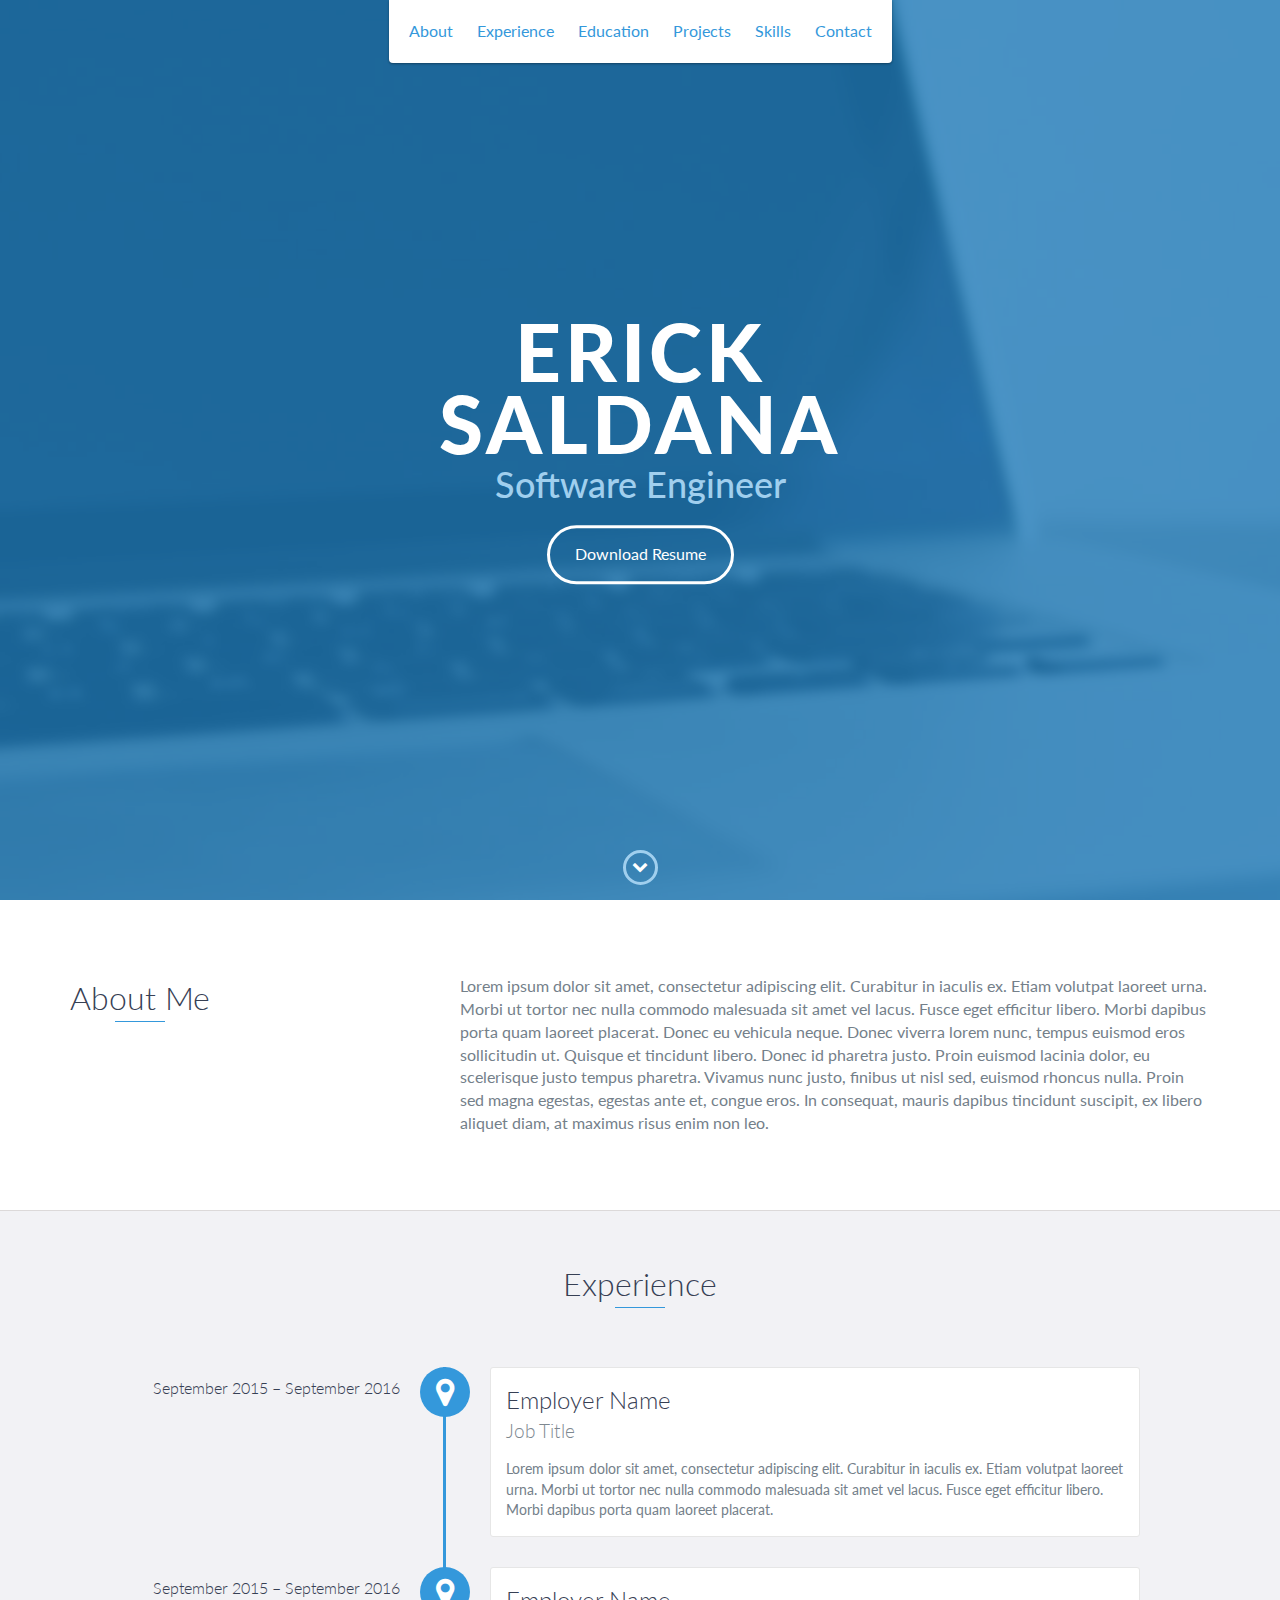
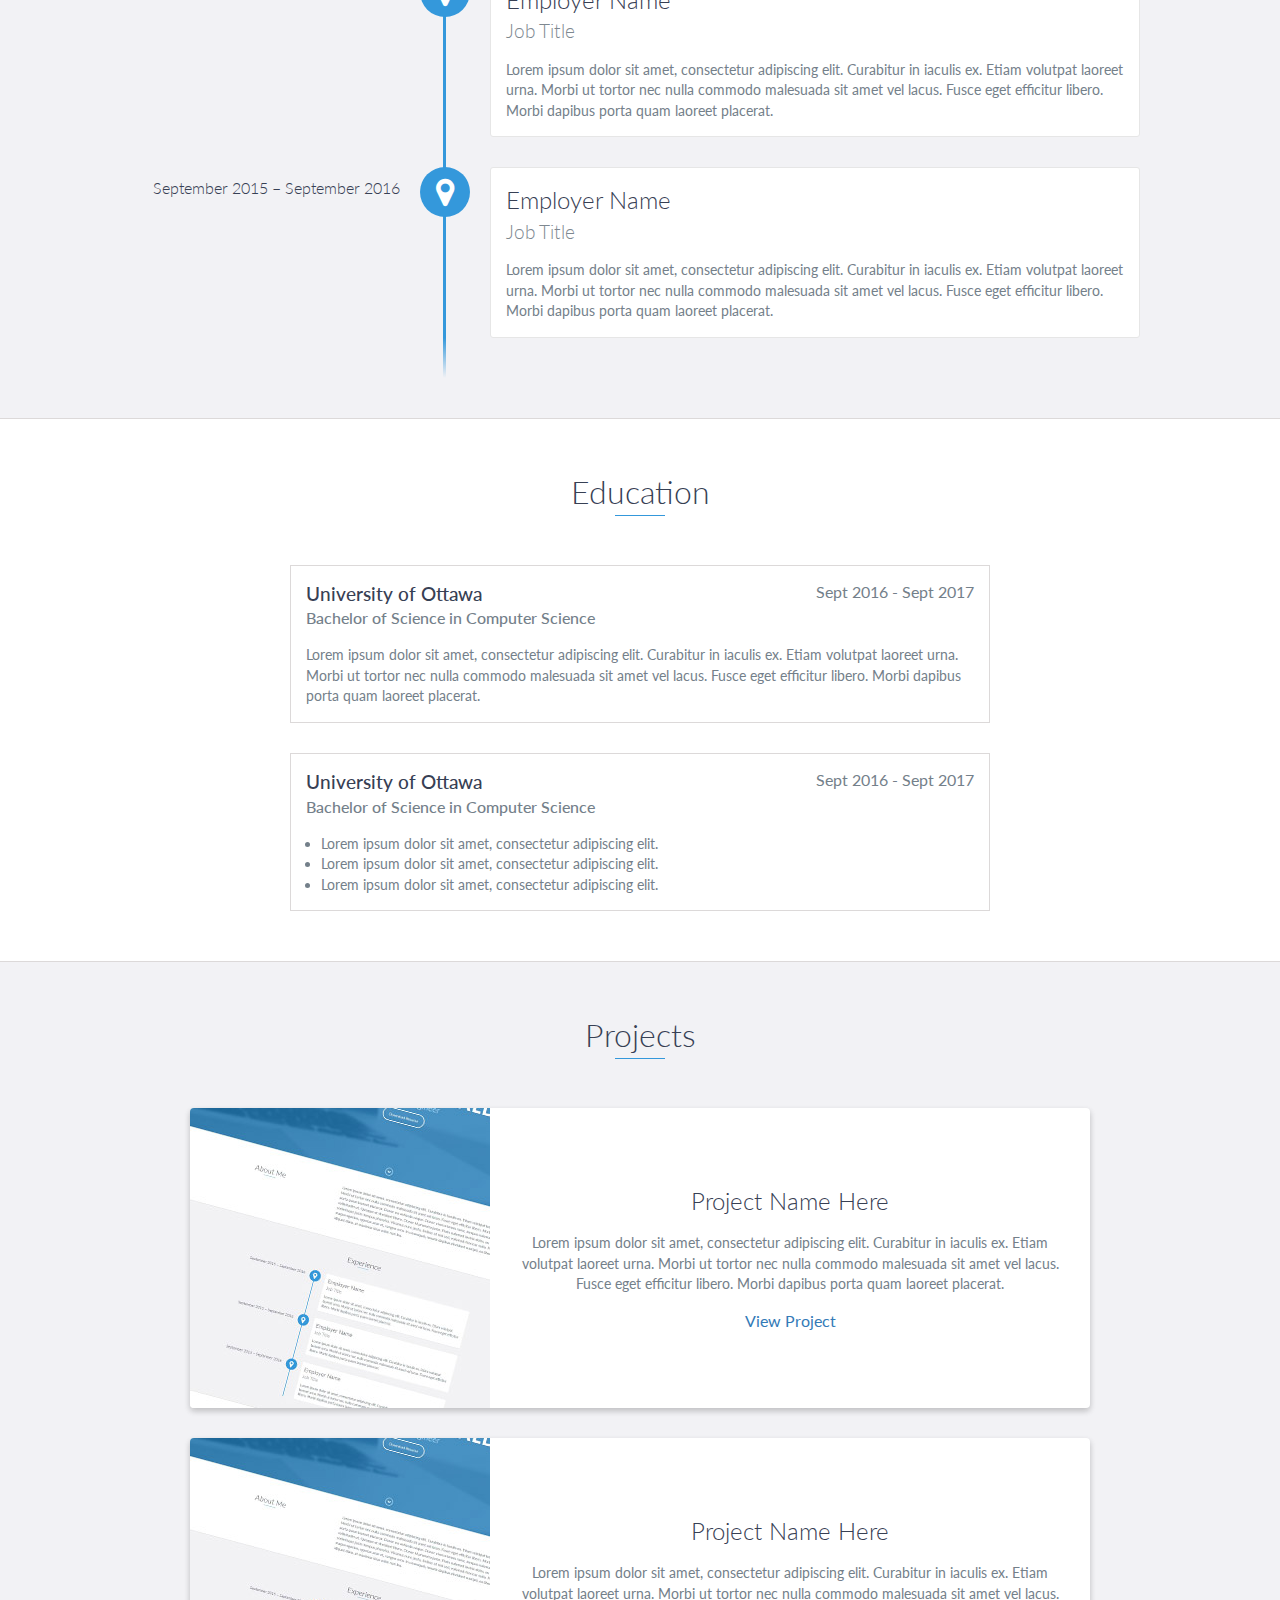
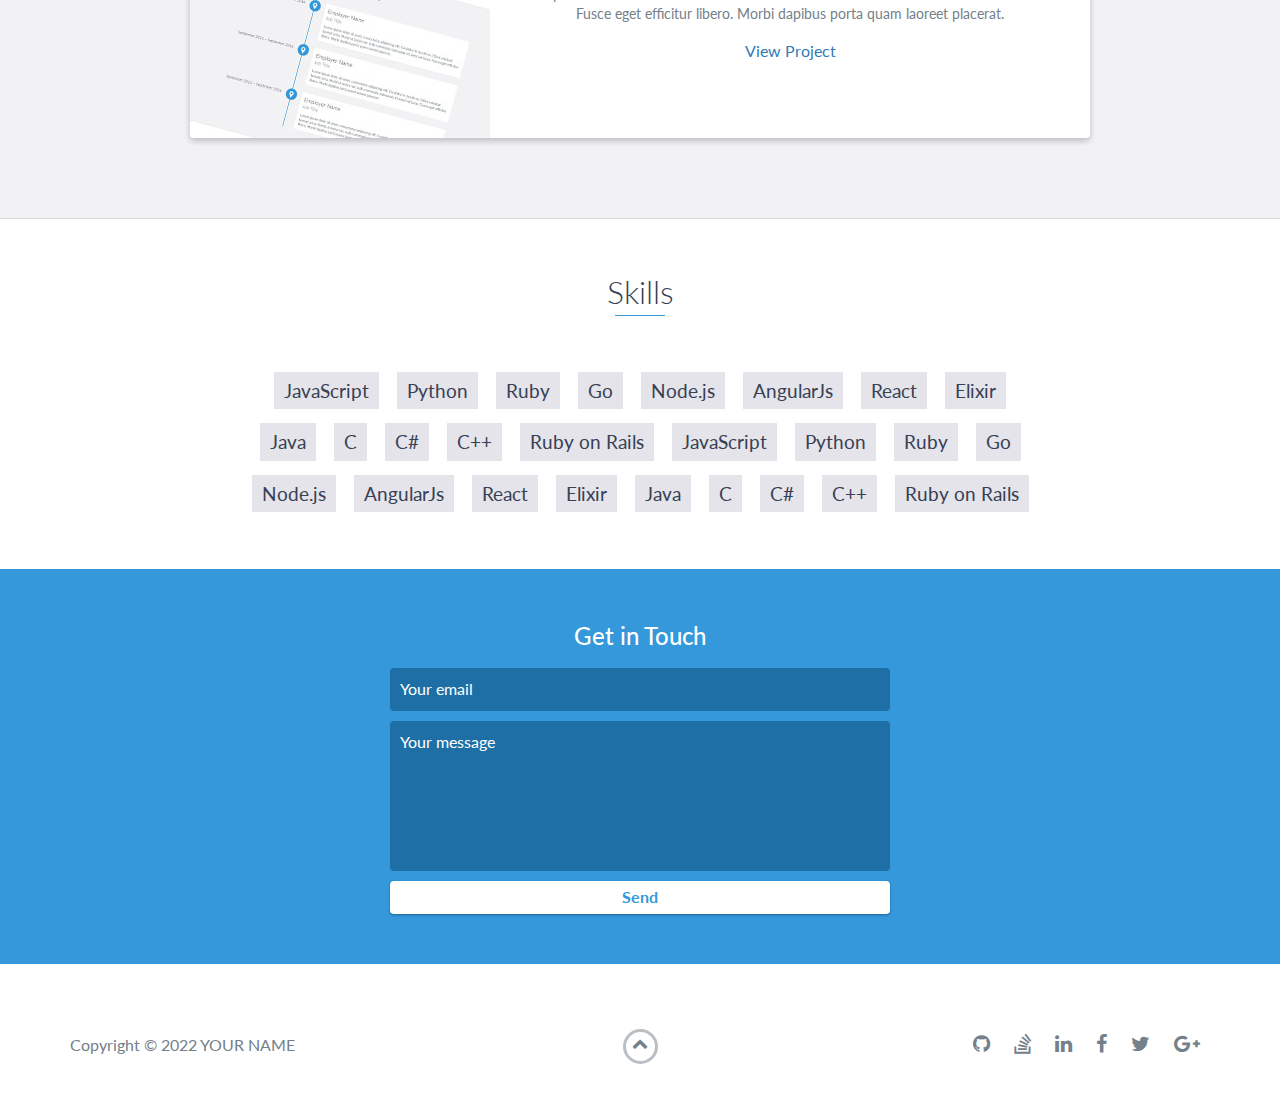
==== commit e1eae67a: "Update" ====
--- a/index.html
+++ b/index.html
@@ -48,7 +48,7 @@
 
     <div id="lead">
         <div id="lead-content">
-            <h1>Erick Saldana 2</h1>
+            <h1>Erick Saldana</h1>
             <h2>Software Engineer</h2>
             <a href="#" class="btn-rounded-white">Download Resume</a>
         </div>
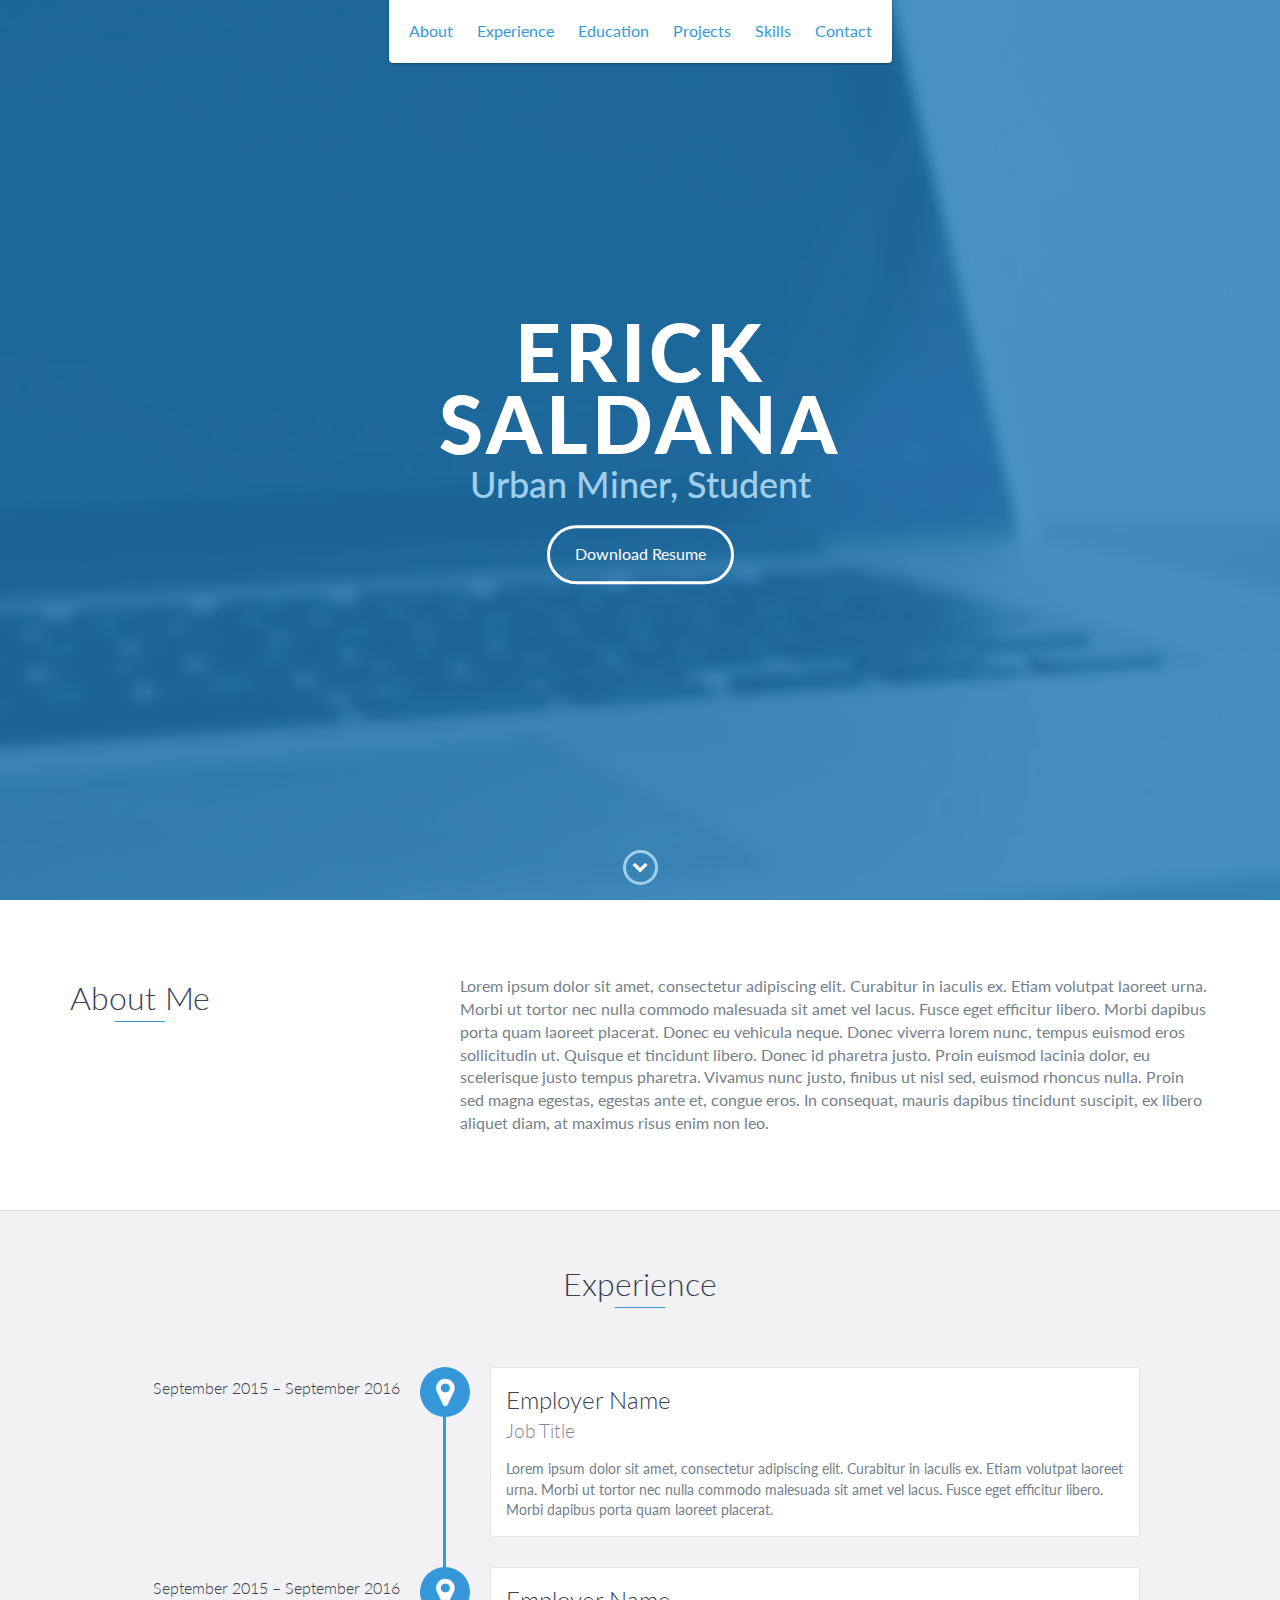
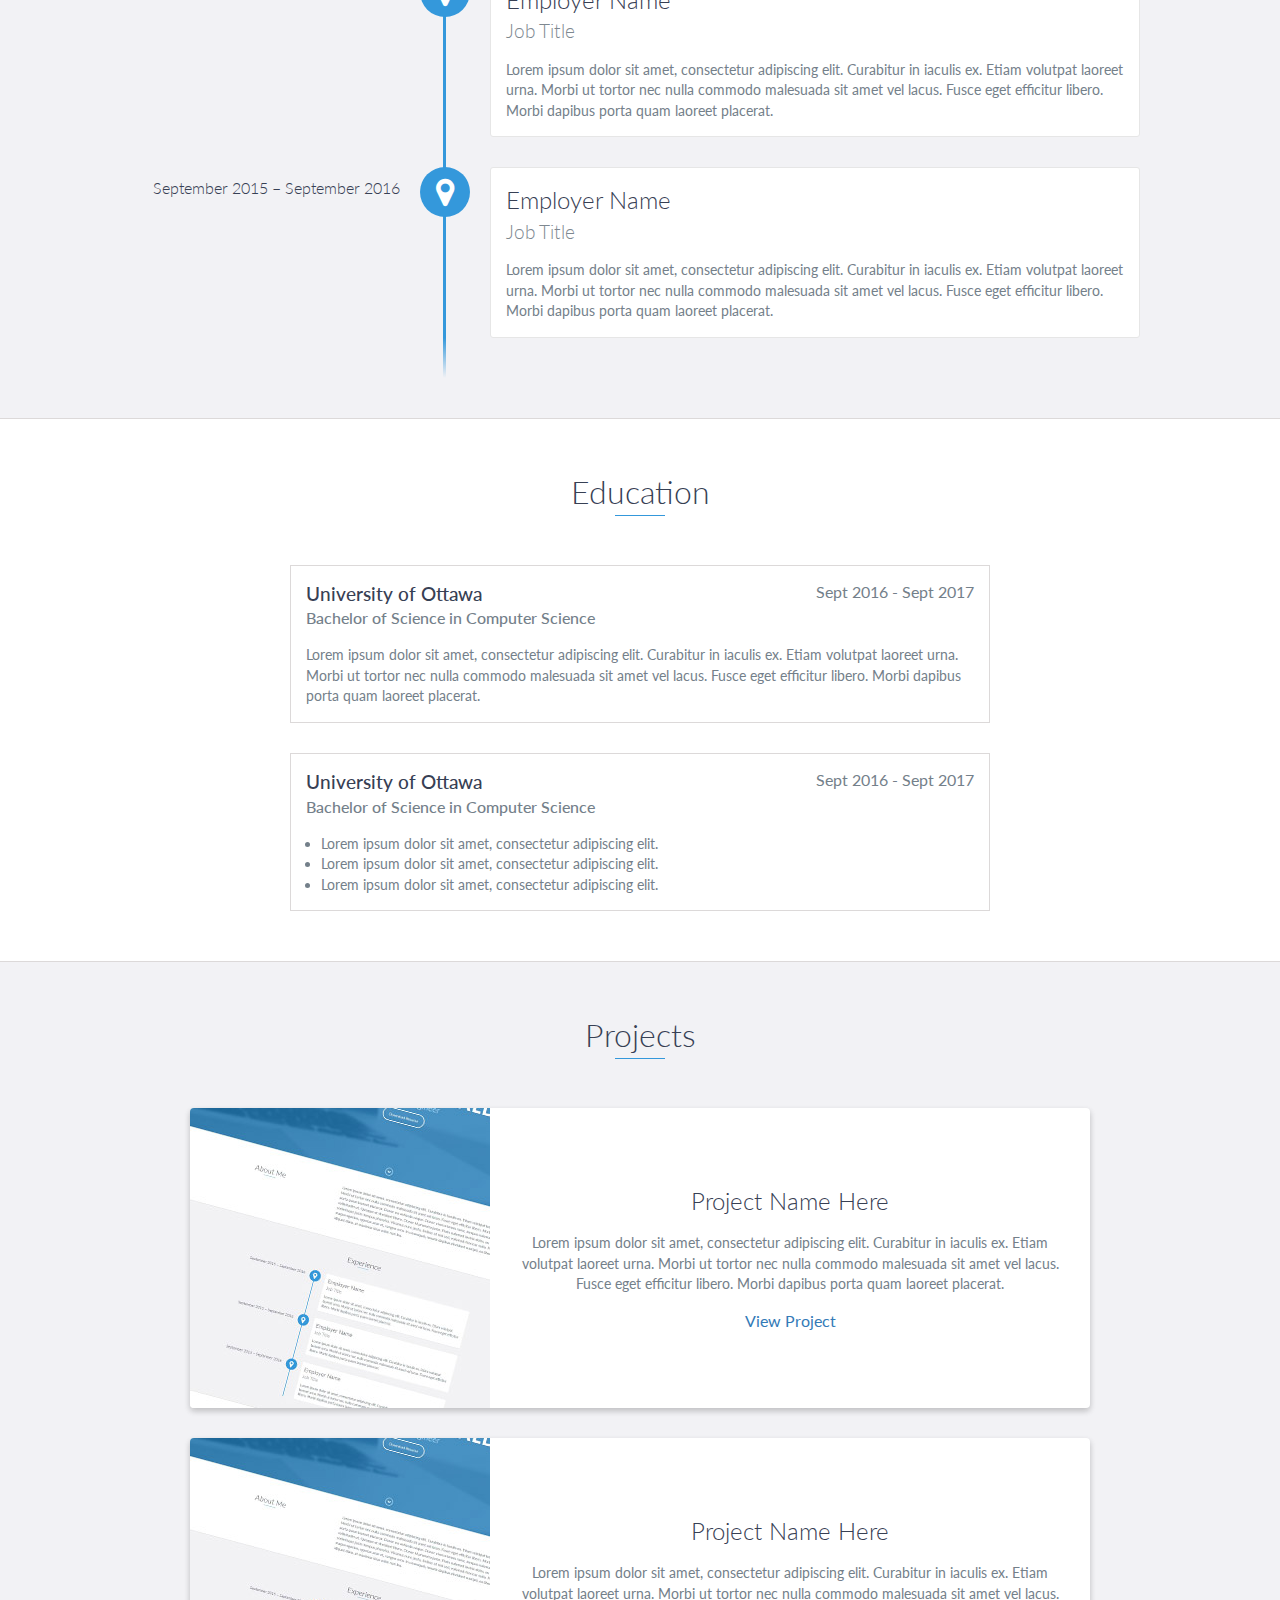
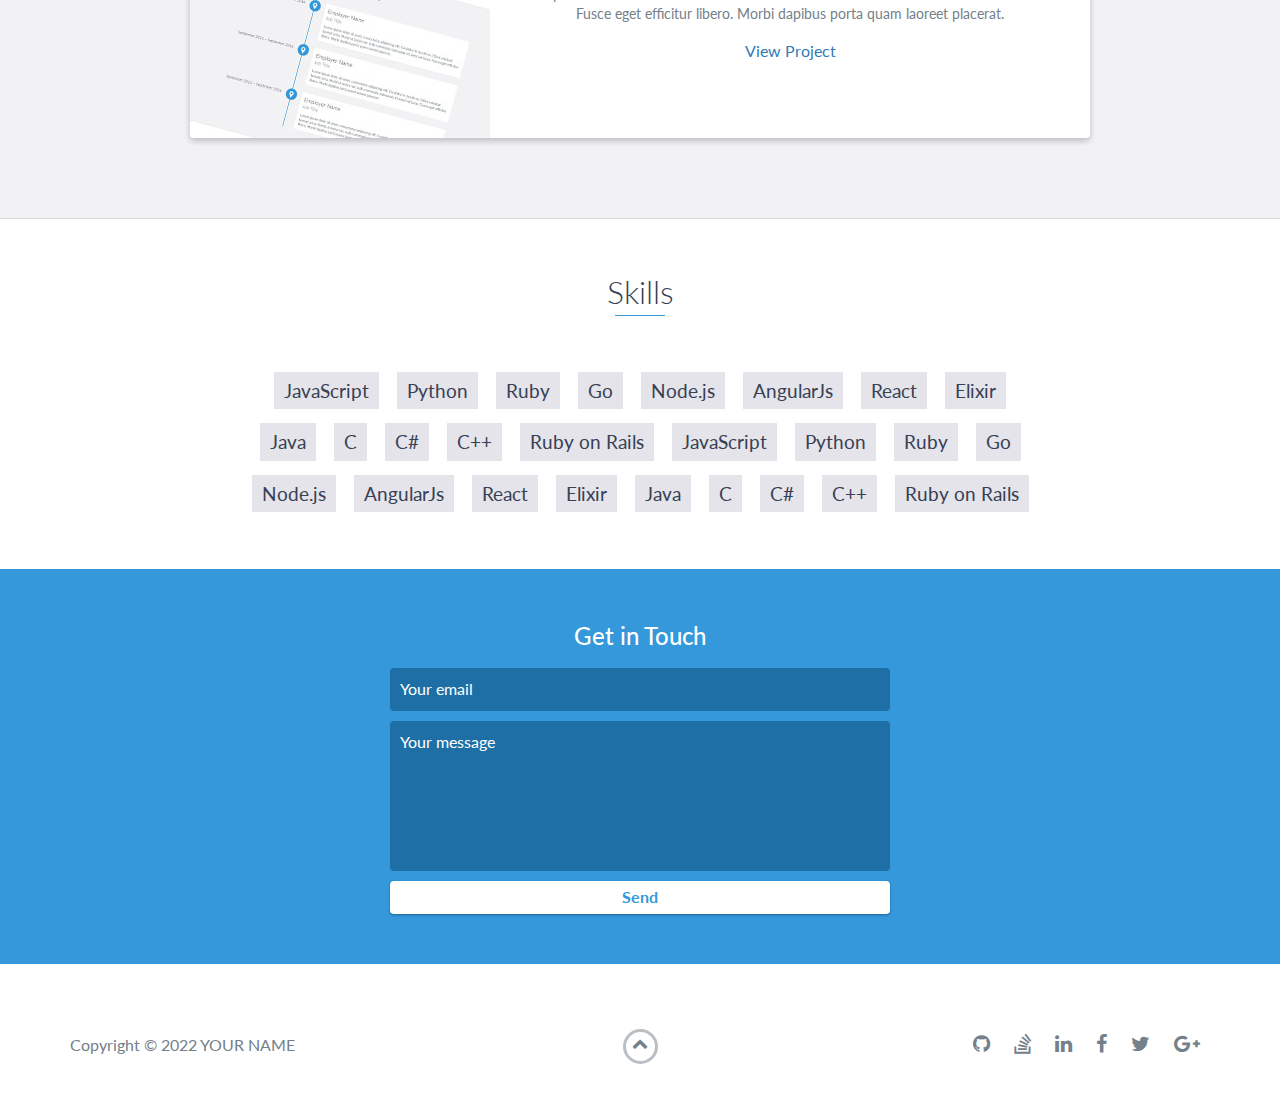
==== commit e2f945fc: "Update index.html" ====
--- a/index.html
+++ b/index.html
@@ -49,7 +49,7 @@
     <div id="lead">
         <div id="lead-content">
             <h1>Erick Saldana</h1>
-            <h2>Software Engineer</h2>
+            <h2>Urban Miner, Student</h2>
             <a href="#" class="btn-rounded-white">Download Resume</a>
         </div>
         <!-- End #lead-content -->
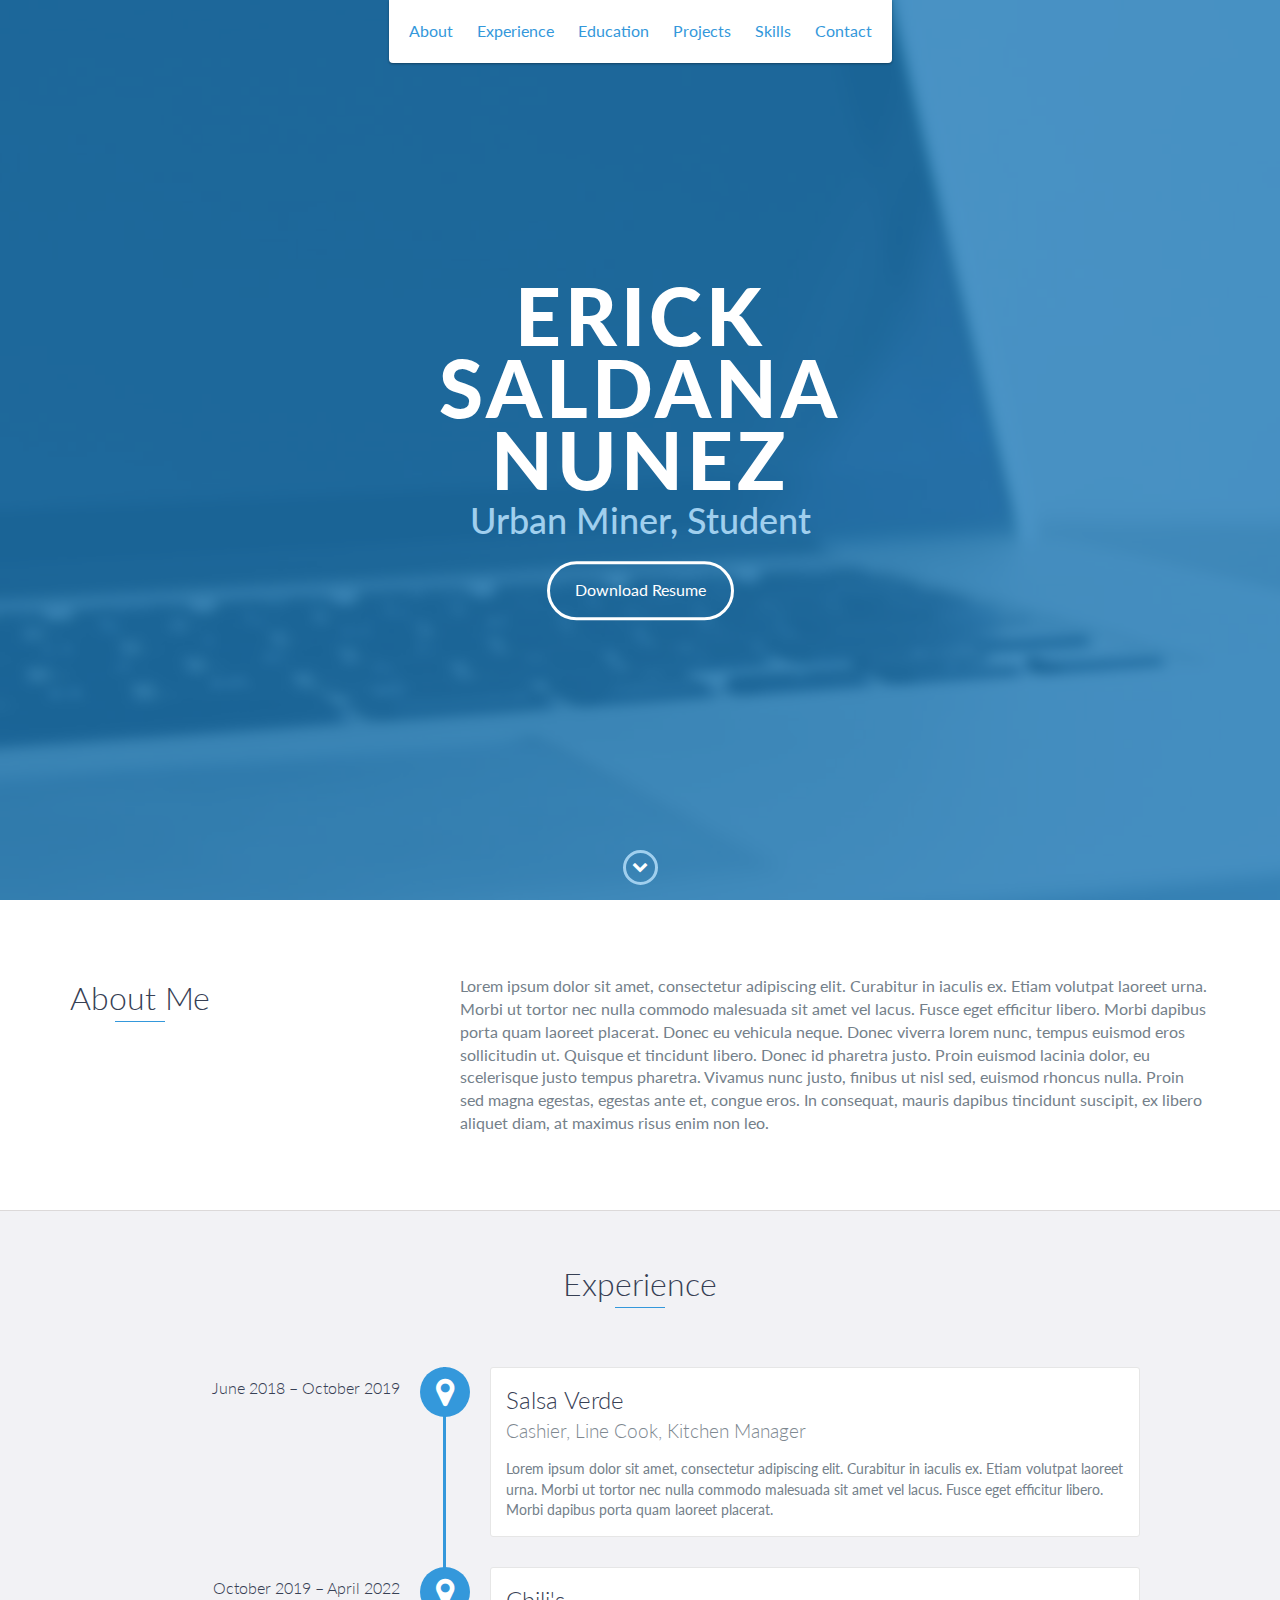
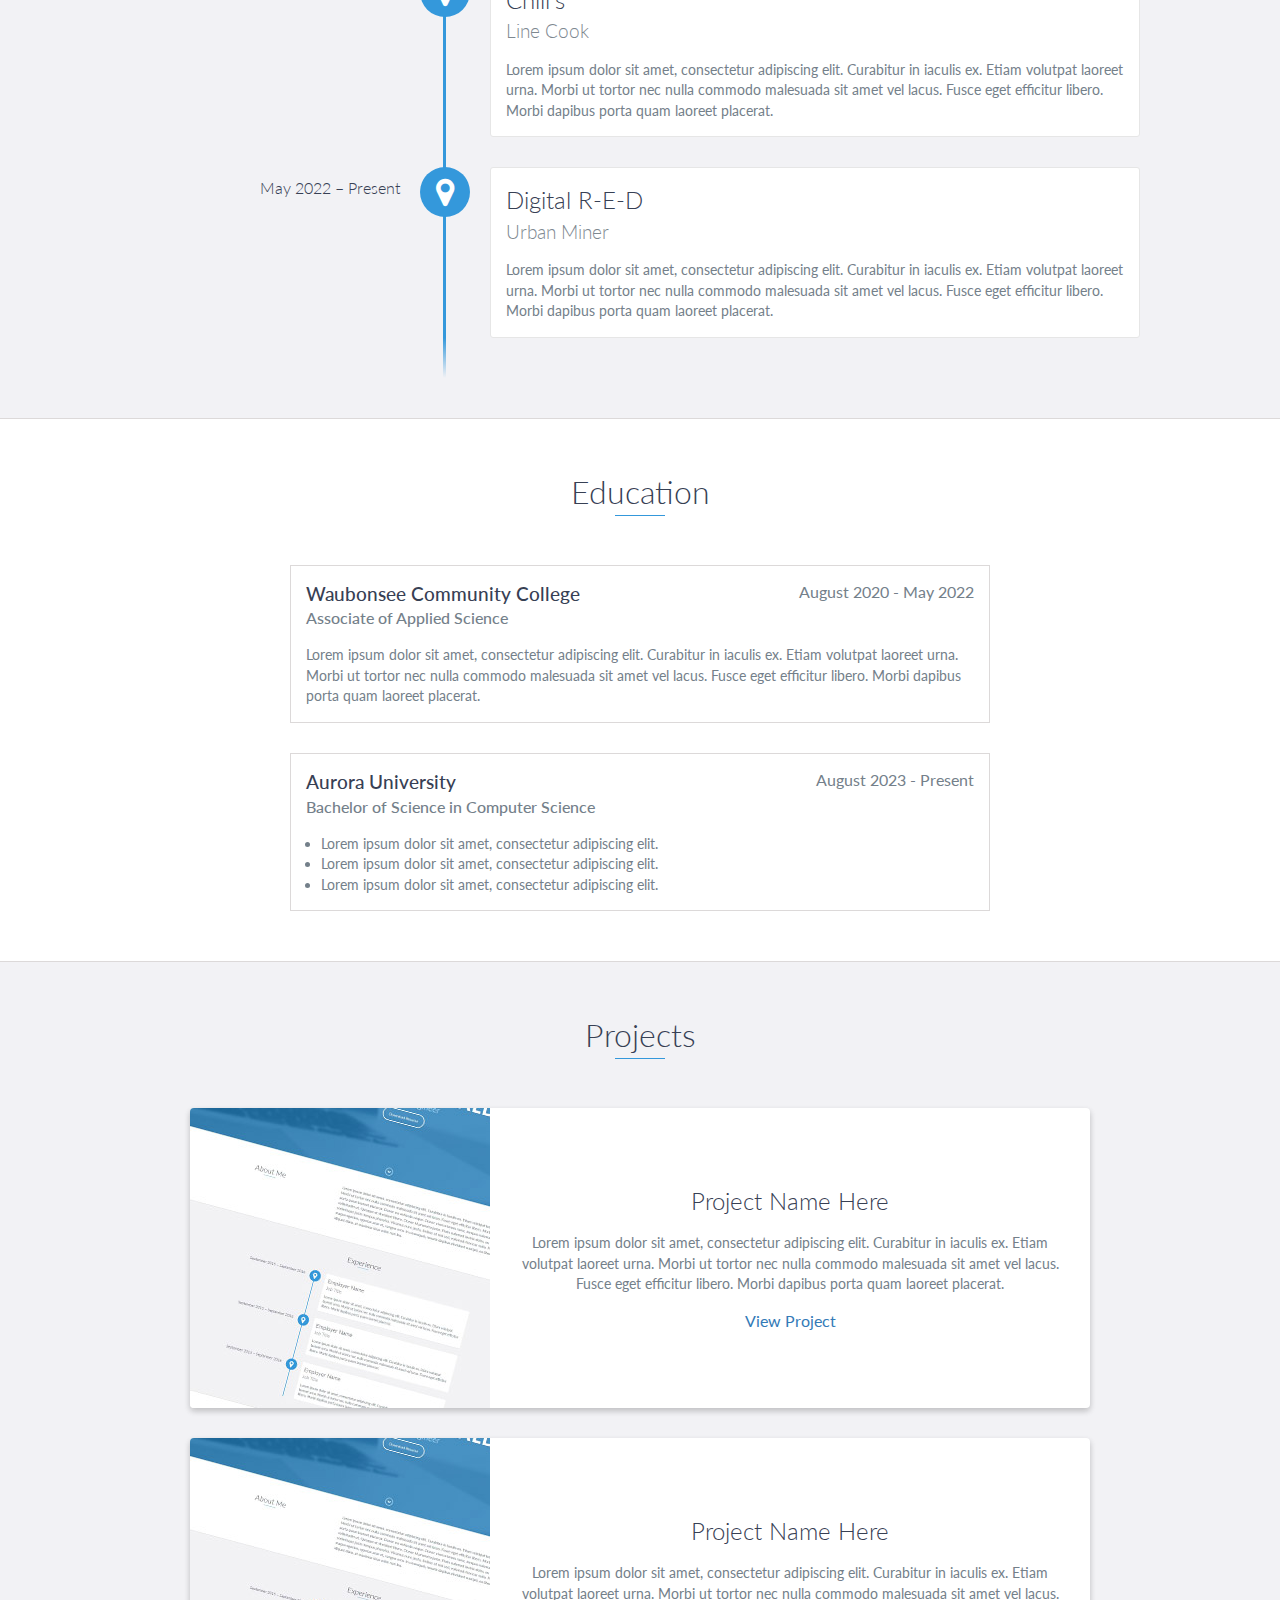
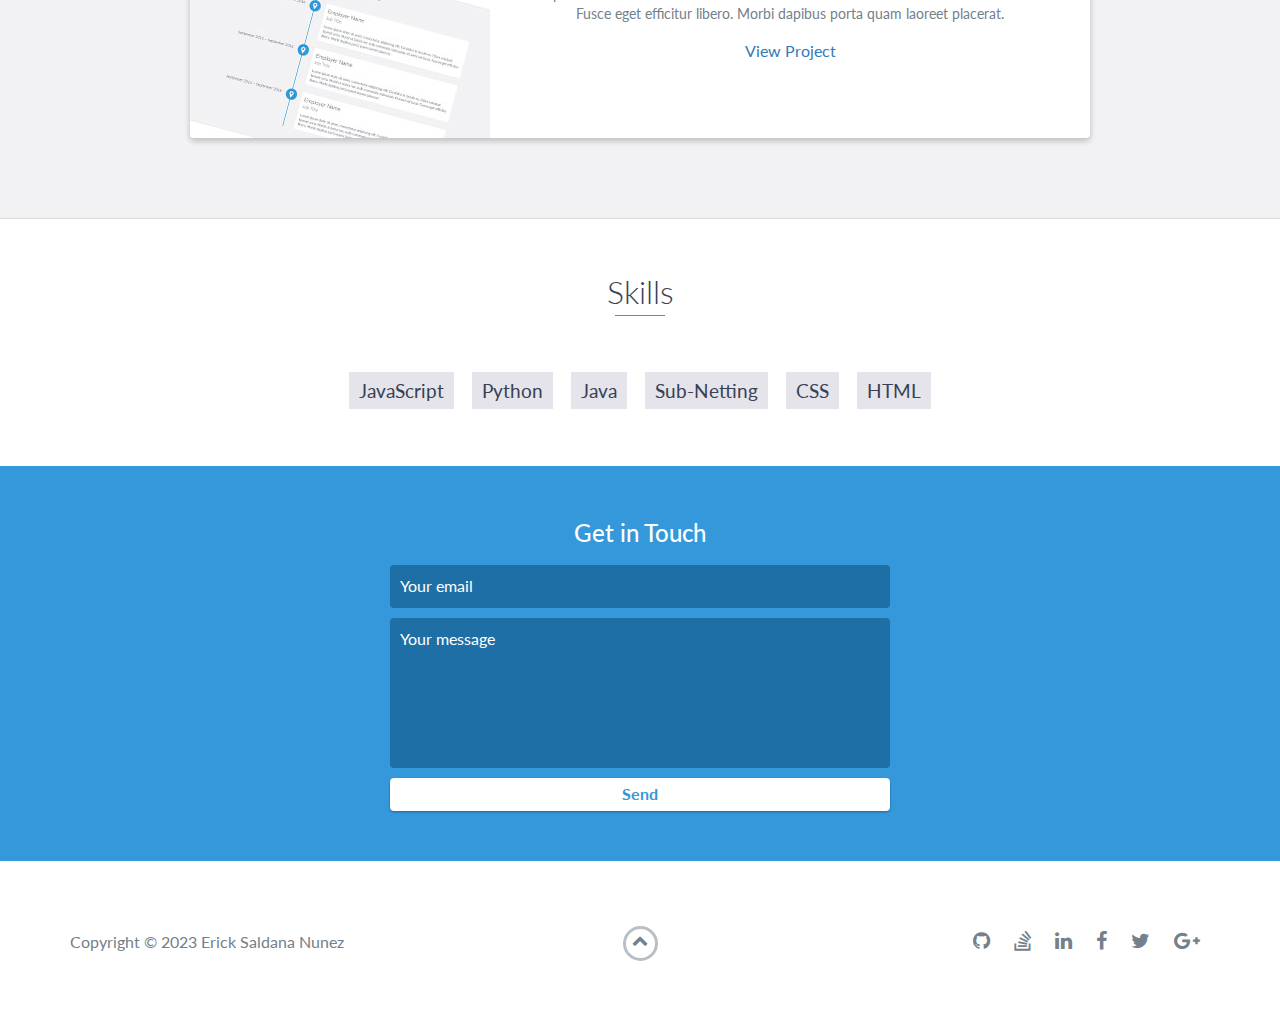
==== commit 27ddfaeb: "Update" ====
--- a/index.html
+++ b/index.html
@@ -48,7 +48,7 @@
 
     <div id="lead">
         <div id="lead-content">
-            <h1>Erick Saldana</h1>
+            <h1>Erick Saldana Nunez</h1>
             <h2>Urban Miner, Student</h2>
             <a href="#" class="btn-rounded-white">Download Resume</a>
         </div>
@@ -86,25 +86,25 @@
     <div id="experience" class="background-alt">
         <h2 class="heading">Experience</h2>
         <div id="experience-timeline">
-            <div data-date="September 2015 – September 2016">
-                <h3>Employer Name</h3>
-                <h4>Job Title</h4>
+            <div data-date="June 2018 – October 2019">
+                <h3>Salsa Verde</h3>
+                <h4>Cashier, Line Cook, Kitchen Manager</h4>
                 <p>
                     Lorem ipsum dolor sit amet, consectetur adipiscing elit. Curabitur in iaculis ex. Etiam volutpat laoreet urna. Morbi ut tortor nec nulla commodo malesuada sit amet vel lacus. Fusce eget efficitur libero. Morbi dapibus porta quam laoreet placerat.
                 </p>
             </div>
 
-            <div data-date="September 2015 – September 2016">
-                <h3>Employer Name</h3>
-                <h4>Job Title</h4>
+            <div data-date="October 2019 – April 2022">
+                <h3>Chili's</h3>
+                <h4>Line Cook</h4>
                 <p>
                     Lorem ipsum dolor sit amet, consectetur adipiscing elit. Curabitur in iaculis ex. Etiam volutpat laoreet urna. Morbi ut tortor nec nulla commodo malesuada sit amet vel lacus. Fusce eget efficitur libero. Morbi dapibus porta quam laoreet placerat.
                 </p>
             </div>
 
-            <div data-date="September 2015 – September 2016">
-                <h3>Employer Name</h3>
-                <h4>Job Title</h4>
+            <div data-date="May 2022 – Present">
+                <h3>Digital R-E-D</h3>
+                <h4>Urban Miner</h4>
                 <p>
                     Lorem ipsum dolor sit amet, consectetur adipiscing elit. Curabitur in iaculis ex. Etiam volutpat laoreet urna. Morbi ut tortor nec nulla commodo malesuada sit amet vel lacus. Fusce eget efficitur libero. Morbi dapibus porta quam laoreet placerat.
                 </p>
@@ -116,9 +116,9 @@
     <div id="education">
         <h2 class="heading">Education</h2>
         <div class="education-block">
-            <h3>University of Ottawa</h3>
-            <span class="education-date">Sept 2016 - Sept 2017</span>
-            <h4>Bachelor of Science in Computer Science</h4>
+            <h3>Waubonsee Community College</h3>
+            <span class="education-date">August 2020 - May 2022</span>
+            <h4>Associate of Applied Science</h4>
             <p>
                 Lorem ipsum dolor sit amet, consectetur adipiscing elit. Curabitur in iaculis ex. Etiam volutpat laoreet urna. Morbi ut tortor nec nulla commodo malesuada sit amet vel lacus. Fusce eget efficitur libero. Morbi dapibus porta quam laoreet placerat.
             </p>
@@ -126,8 +126,8 @@
         <!-- End .education-block -->
 
         <div class="education-block">
-            <h3>University of Ottawa</h3>
-            <span class="education-date">Sept 2016 - Sept 2017</span>
+            <h3>Aurora University</h3>
+            <span class="education-date">August 2023 - Present</span>
             <h4>Bachelor of Science in Computer Science</h4>
             <ul>
                 <li>
@@ -190,30 +190,10 @@
         <ul>
             <li>JavaScript</li>
             <li>Python</li>
-            <li>Ruby</li>
-            <li>Go</li>
-            <li>Node.js</li>
-            <li>AngularJs</li>
-            <li>React</li>
-            <li>Elixir</li>
             <li>Java</li>
-            <li>C</li>
-            <li>C#</li>
-            <li>C++</li>
-            <li>Ruby on Rails</li>
-            <li>JavaScript</li>
-            <li>Python</li>
-            <li>Ruby</li>
-            <li>Go</li>
-            <li>Node.js</li>
-            <li>AngularJs</li>
-            <li>React</li>
-            <li>Elixir</li>
-            <li>Java</li>
-            <li>C</li>
-            <li>C#</li>
-            <li>C++</li>
-            <li>Ruby on Rails</li>
+            <li>Sub-Netting</li>
+            <li>CSS</li>
+            <li>HTML</li>
         </ul>
     </div>
     <!-- End #skills -->
@@ -237,7 +217,7 @@
             <div class="row">
                 <div class="col-sm-5 copyright">
                     <p>
-                        Copyright &copy; <span id="current-year">2022</span> YOUR NAME
+                        Copyright &copy; <span id="current-year">2023</span> Erick Saldana Nunez
                     </p>
                 </div>
                 <div class="col-sm-2 top">
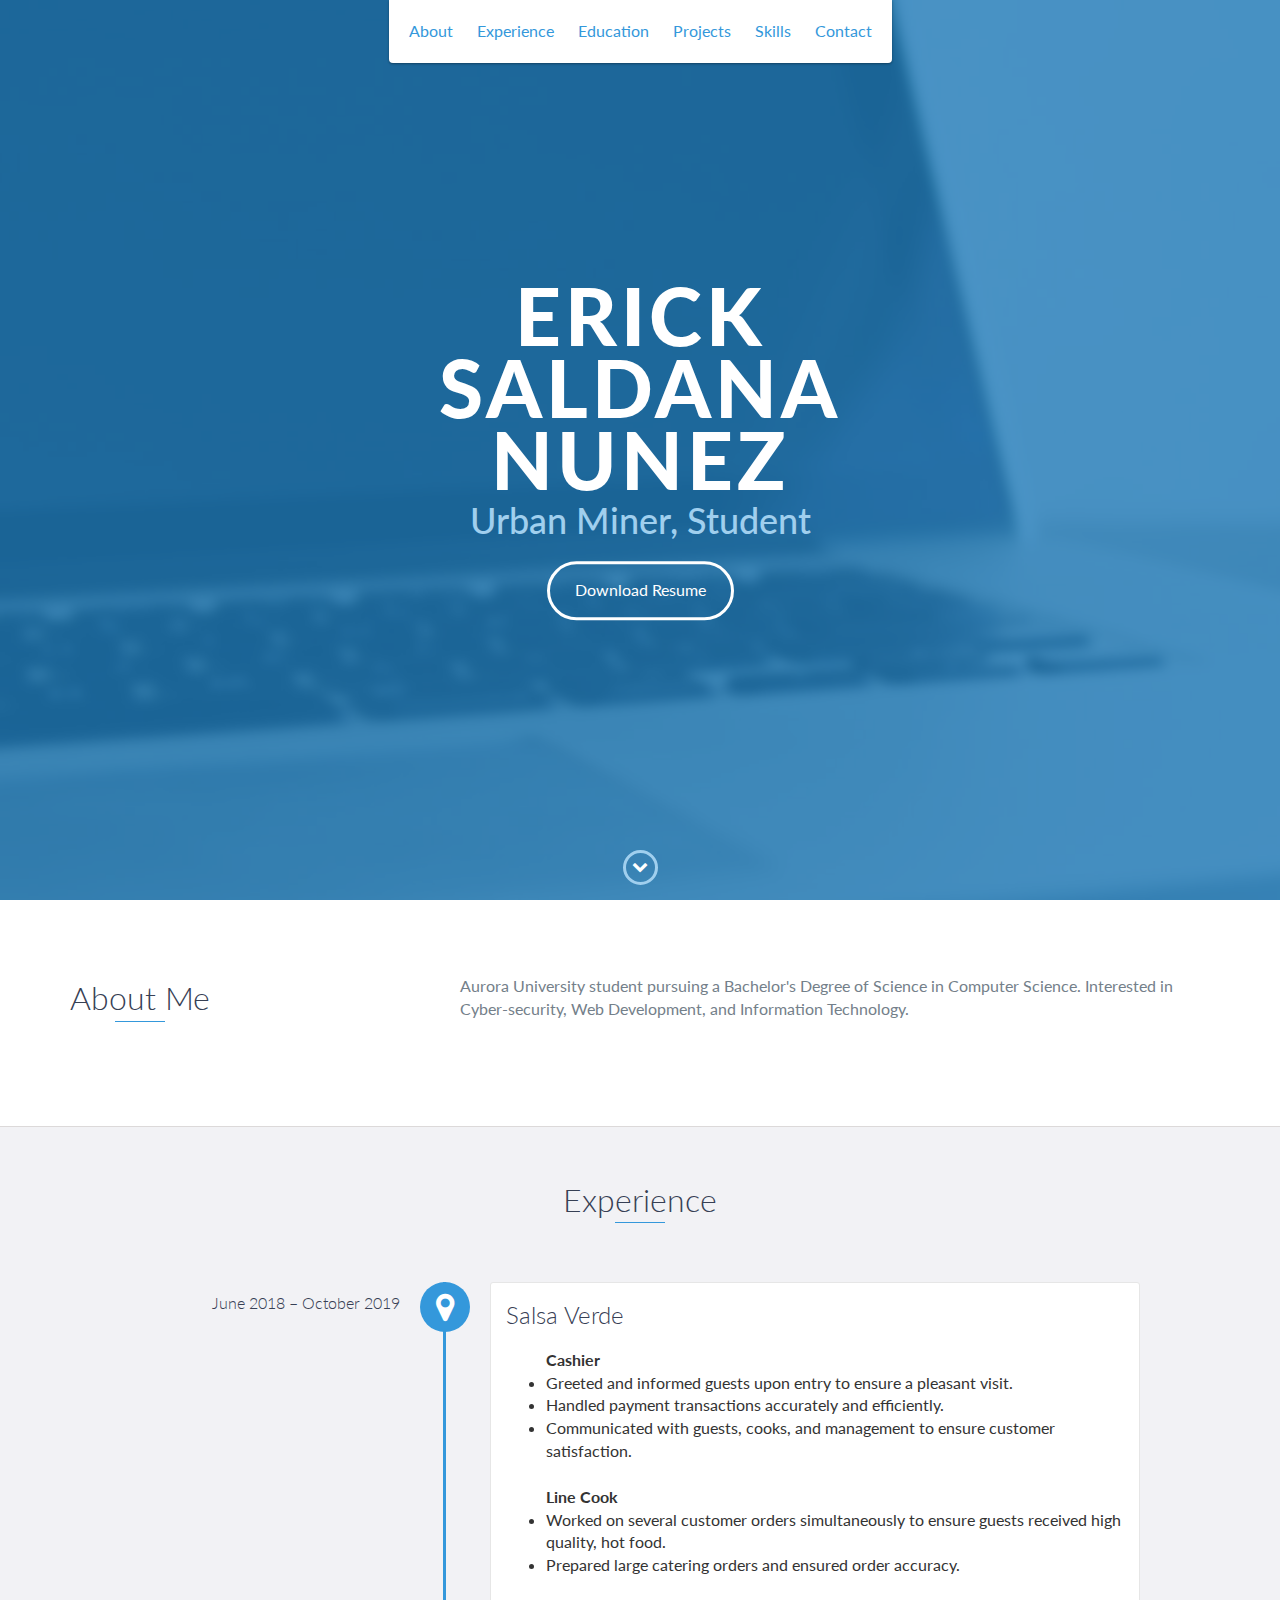
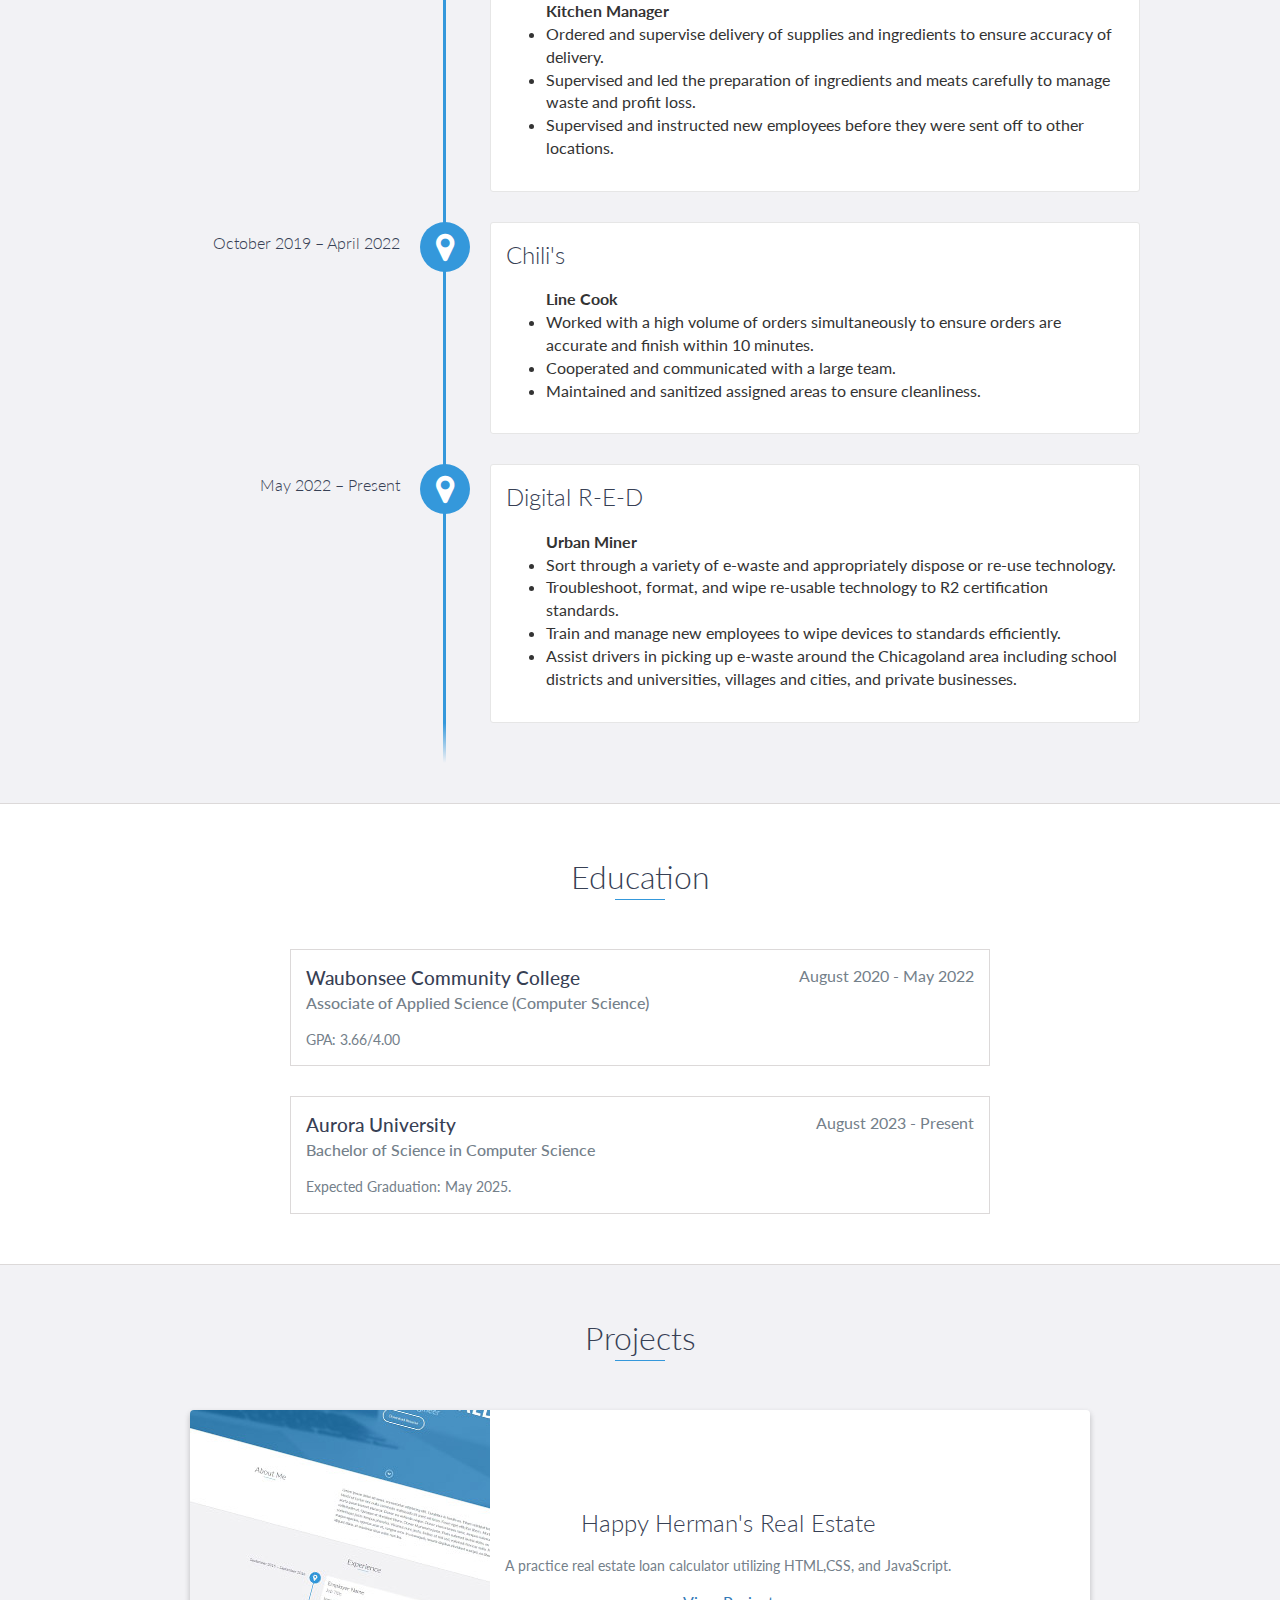
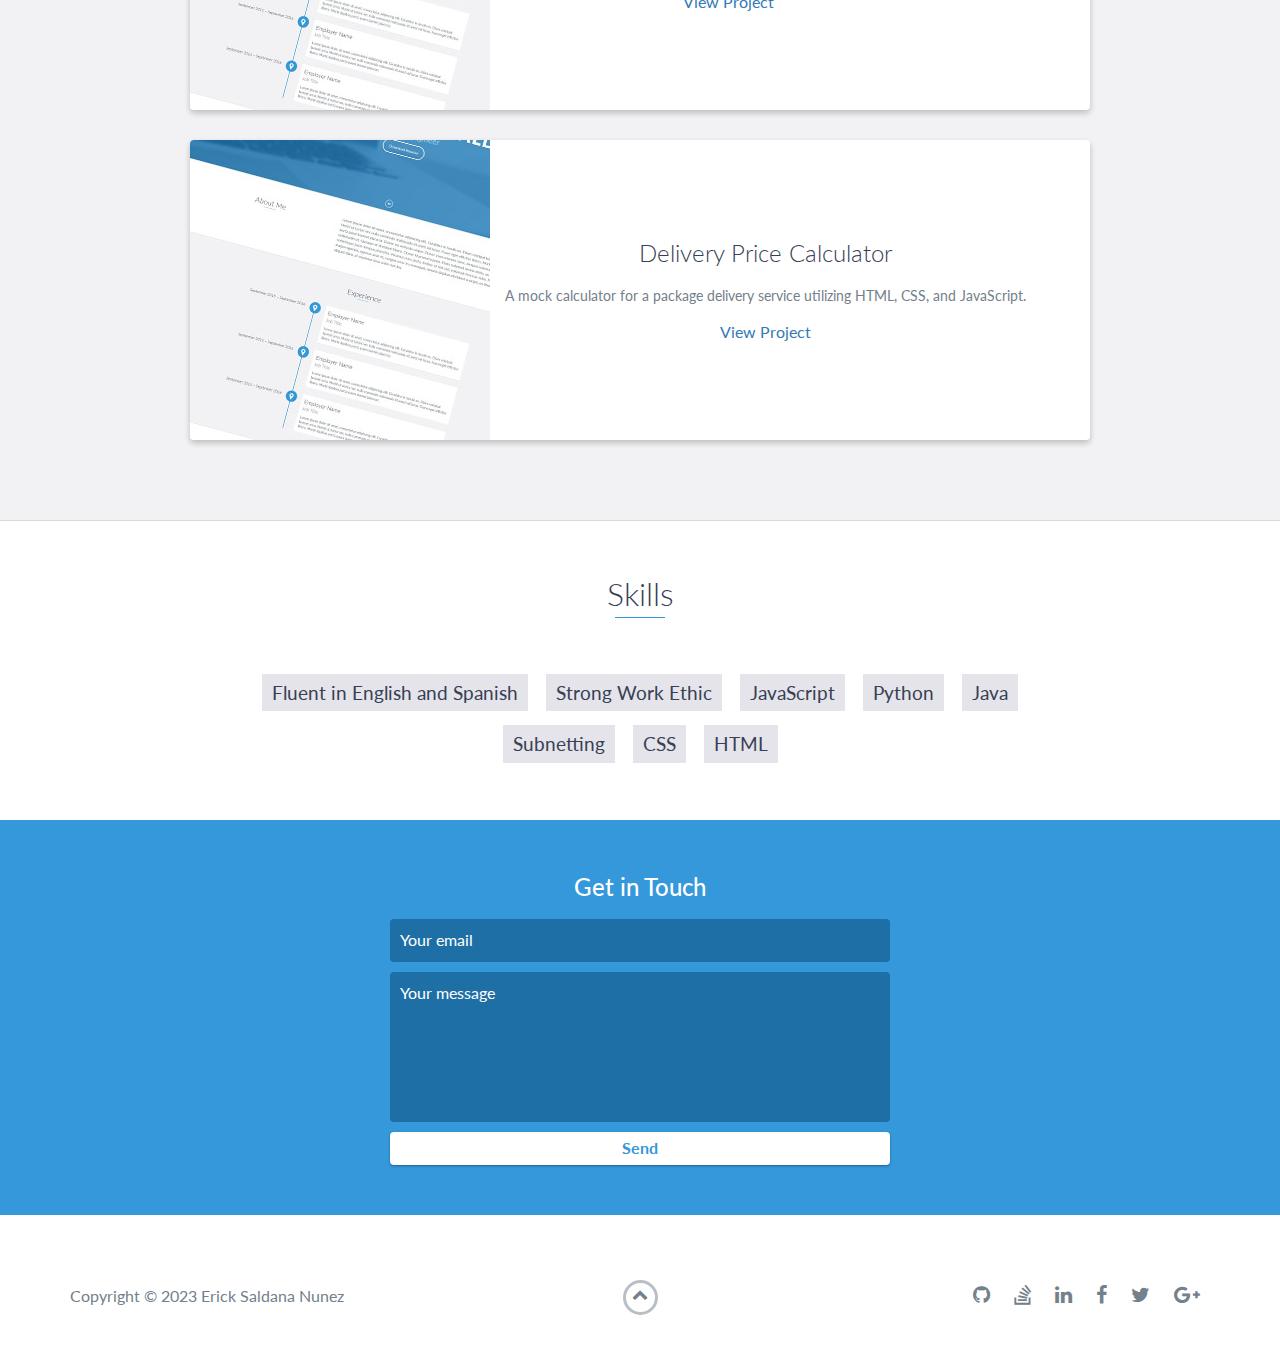
==== commit 829a9716: "Update" ====
--- a/index.html
+++ b/index.html
@@ -50,7 +50,7 @@
         <div id="lead-content">
             <h1>Erick Saldana Nunez</h1>
             <h2>Urban Miner, Student</h2>
-            <a href="#" class="btn-rounded-white">Download Resume</a>
+            <a href="Resume_FinalPDF.pdf" download = "ErickSaldana_Resume" class="btn-rounded-white">Download Resume</a>
         </div>
         <!-- End #lead-content -->
 
@@ -73,9 +73,8 @@
                 </div>
                 <div class="col-md-8">
                     <p>
-                        Lorem ipsum dolor sit amet, consectetur adipiscing elit. Curabitur in iaculis ex. Etiam volutpat laoreet urna. Morbi ut tortor nec nulla commodo malesuada sit amet vel lacus. Fusce eget efficitur libero. Morbi dapibus porta quam laoreet placerat. Donec
-                        eu vehicula neque. Donec viverra lorem nunc, tempus euismod eros sollicitudin ut. Quisque et tincidunt libero. Donec id pharetra justo. Proin euismod lacinia dolor, eu scelerisque justo tempus pharetra. Vivamus nunc justo, finibus
-                        ut nisl sed, euismod rhoncus nulla. Proin sed magna egestas, egestas ante et, congue eros. In consequat, mauris dapibus tincidunt suscipit, ex libero aliquet diam, at maximus risus enim non leo.
+                        Aurora University student pursuing a Bachelor's Degree of Science in Computer Science.
+                        Interested in Cyber-security, Web Development, and Information Technology.
                     </p>
                 </div>
             </div>
@@ -88,26 +87,71 @@
         <div id="experience-timeline">
             <div data-date="June 2018 – October 2019">
                 <h3>Salsa Verde</h3>
-                <h4>Cashier, Line Cook, Kitchen Manager</h4>
-                <p>
-                    Lorem ipsum dolor sit amet, consectetur adipiscing elit. Curabitur in iaculis ex. Etiam volutpat laoreet urna. Morbi ut tortor nec nulla commodo malesuada sit amet vel lacus. Fusce eget efficitur libero. Morbi dapibus porta quam laoreet placerat.
-                </p>
+                <ul>
+                    <b>Cashier</b>
+                    <li>
+                        Greeted and informed guests upon entry to ensure a pleasant visit.
+                    </li>
+                    <li>
+                        Handled payment transactions accurately and efficiently.
+                    </li>
+                    <li>
+                        Communicated with guests, cooks, and management to ensure customer satisfaction.
+                    </li>
+                    <br><b>Line Cook</b>
+                    <li>
+                        Worked on several customer orders simultaneously to ensure guests received high quality, hot food.
+                    </li>
+                    <li>
+                        Prepared large catering orders and ensured order accuracy.
+                    </li>
+                    <br><b>Kitchen Manager</b>
+                    <li>
+                        Ordered and supervise delivery of supplies and ingredients to ensure accuracy of delivery.
+                    </li>
+                    <li>
+                        Supervised and led the preparation of ingredients and meats carefully to manage waste and profit loss.
+                    </li>
+                    <li>
+                        Supervised and instructed new employees before they were sent off to other locations.
+                    </li>
+                </ul>
             </div>
 
             <div data-date="October 2019 – April 2022">
                 <h3>Chili's</h3>
-                <h4>Line Cook</h4>
-                <p>
-                    Lorem ipsum dolor sit amet, consectetur adipiscing elit. Curabitur in iaculis ex. Etiam volutpat laoreet urna. Morbi ut tortor nec nulla commodo malesuada sit amet vel lacus. Fusce eget efficitur libero. Morbi dapibus porta quam laoreet placerat.
-                </p>
+                <ul>
+                    <b>Line Cook</b>
+                    <li>
+                        Worked with a high volume of orders simultaneously to ensure orders are accurate and finish within 10 minutes.
+                    </li>
+                    <li>
+                        Cooperated and communicated with a large team.
+                    </li>
+                    <li>
+                        Maintained and sanitized assigned areas to ensure cleanliness.
+                    </li>
+                </ul>
             </div>
 
             <div data-date="May 2022 – Present">
                 <h3>Digital R-E-D</h3>
-                <h4>Urban Miner</h4>
-                <p>
-                    Lorem ipsum dolor sit amet, consectetur adipiscing elit. Curabitur in iaculis ex. Etiam volutpat laoreet urna. Morbi ut tortor nec nulla commodo malesuada sit amet vel lacus. Fusce eget efficitur libero. Morbi dapibus porta quam laoreet placerat.
-                </p>
+                <ul>
+                    <b>Urban Miner</b>
+                    <li>
+                        Sort through a variety of e-waste and appropriately dispose or re-use technology.
+                    </li>
+                    <li>
+                        Troubleshoot, format, and wipe re-usable technology to R2 certification standards.
+                    </li>
+                    <li>
+                        Train and manage new employees to wipe devices to standards efficiently.
+                    </li>
+                    <li>
+                    Assist drivers in picking up e-waste around the Chicagoland area including school districts
+                    and universities, villages and cities, and private businesses.
+                    </li>
+                </ul>
             </div>
         </div>
     </div>
@@ -118,9 +162,9 @@
         <div class="education-block">
             <h3>Waubonsee Community College</h3>
             <span class="education-date">August 2020 - May 2022</span>
-            <h4>Associate of Applied Science</h4>
+            <h4>Associate of Applied Science (Computer Science)</h4>
             <p>
-                Lorem ipsum dolor sit amet, consectetur adipiscing elit. Curabitur in iaculis ex. Etiam volutpat laoreet urna. Morbi ut tortor nec nulla commodo malesuada sit amet vel lacus. Fusce eget efficitur libero. Morbi dapibus porta quam laoreet placerat.
+                GPA: 3.66/4.00
             </p>
         </div>
         <!-- End .education-block -->
@@ -129,17 +173,9 @@
             <h3>Aurora University</h3>
             <span class="education-date">August 2023 - Present</span>
             <h4>Bachelor of Science in Computer Science</h4>
-            <ul>
-                <li>
-                    Lorem ipsum dolor sit amet, consectetur adipiscing elit.
-                </li>
-                <li>
-                    Lorem ipsum dolor sit amet, consectetur adipiscing elit.
-                </li>
-                <li>
-                    Lorem ipsum dolor sit amet, consectetur adipiscing elit.
-                </li>
-            </ul>
+            <p>
+               Expected Graduation: May 2025.
+            </p>
         </div>
         <!-- End .education-block -->
     </div>
@@ -155,11 +191,11 @@
                     </div>
                     <!-- End .project-image -->
                     <div class="project-info">
-                        <h3>Project Name Here</h3>
+                        <h3>Happy Herman's Real Estate</h3>
                         <p>
-                            Lorem ipsum dolor sit amet, consectetur adipiscing elit. Curabitur in iaculis ex. Etiam volutpat laoreet urna. Morbi ut tortor nec nulla commodo malesuada sit amet vel lacus. Fusce eget efficitur libero. Morbi dapibus porta quam laoreet placerat.
+                            A practice real estate loan calculator utilizing HTML,CSS, and JavaScript.
                         </p>
-                        <a href="#">View Project</a>
+                        <a href="HappyHerman/hw3.html">View Project</a>
                     </div>
                     <!-- End .project-info -->
                 </div>
@@ -171,11 +207,11 @@
                     </div>
                     <!-- End .project-image -->
                     <div class="project-info">
-                        <h3>Project Name Here</h3>
+                        <h3>Delivery Price Calculator</h3>
                         <p>
-                            Lorem ipsum dolor sit amet, consectetur adipiscing elit. Curabitur in iaculis ex. Etiam volutpat laoreet urna. Morbi ut tortor nec nulla commodo malesuada sit amet vel lacus. Fusce eget efficitur libero. Morbi dapibus porta quam laoreet placerat.
+                            A mock calculator for a package delivery service utilizing HTML, CSS, and JavaScript.
                         </p>
-                        <a href="#">View Project</a>
+                        <a href="SpeedyDelivery/SpeedyDeliveryHW.html">View Project</a>
                     </div>
                     <!-- End .project-info -->
                 </div>
@@ -188,10 +224,12 @@
     <div id="skills">
         <h2 class="heading">Skills</h2>
         <ul>
+            <li>Fluent in English and Spanish</li>
+            <li>Strong Work Ethic</li>
             <li>JavaScript</li>
             <li>Python</li>
             <li>Java</li>
-            <li>Sub-Netting</li>
+            <li>Subnetting</li>
             <li>CSS</li>
             <li>HTML</li>
         </ul>
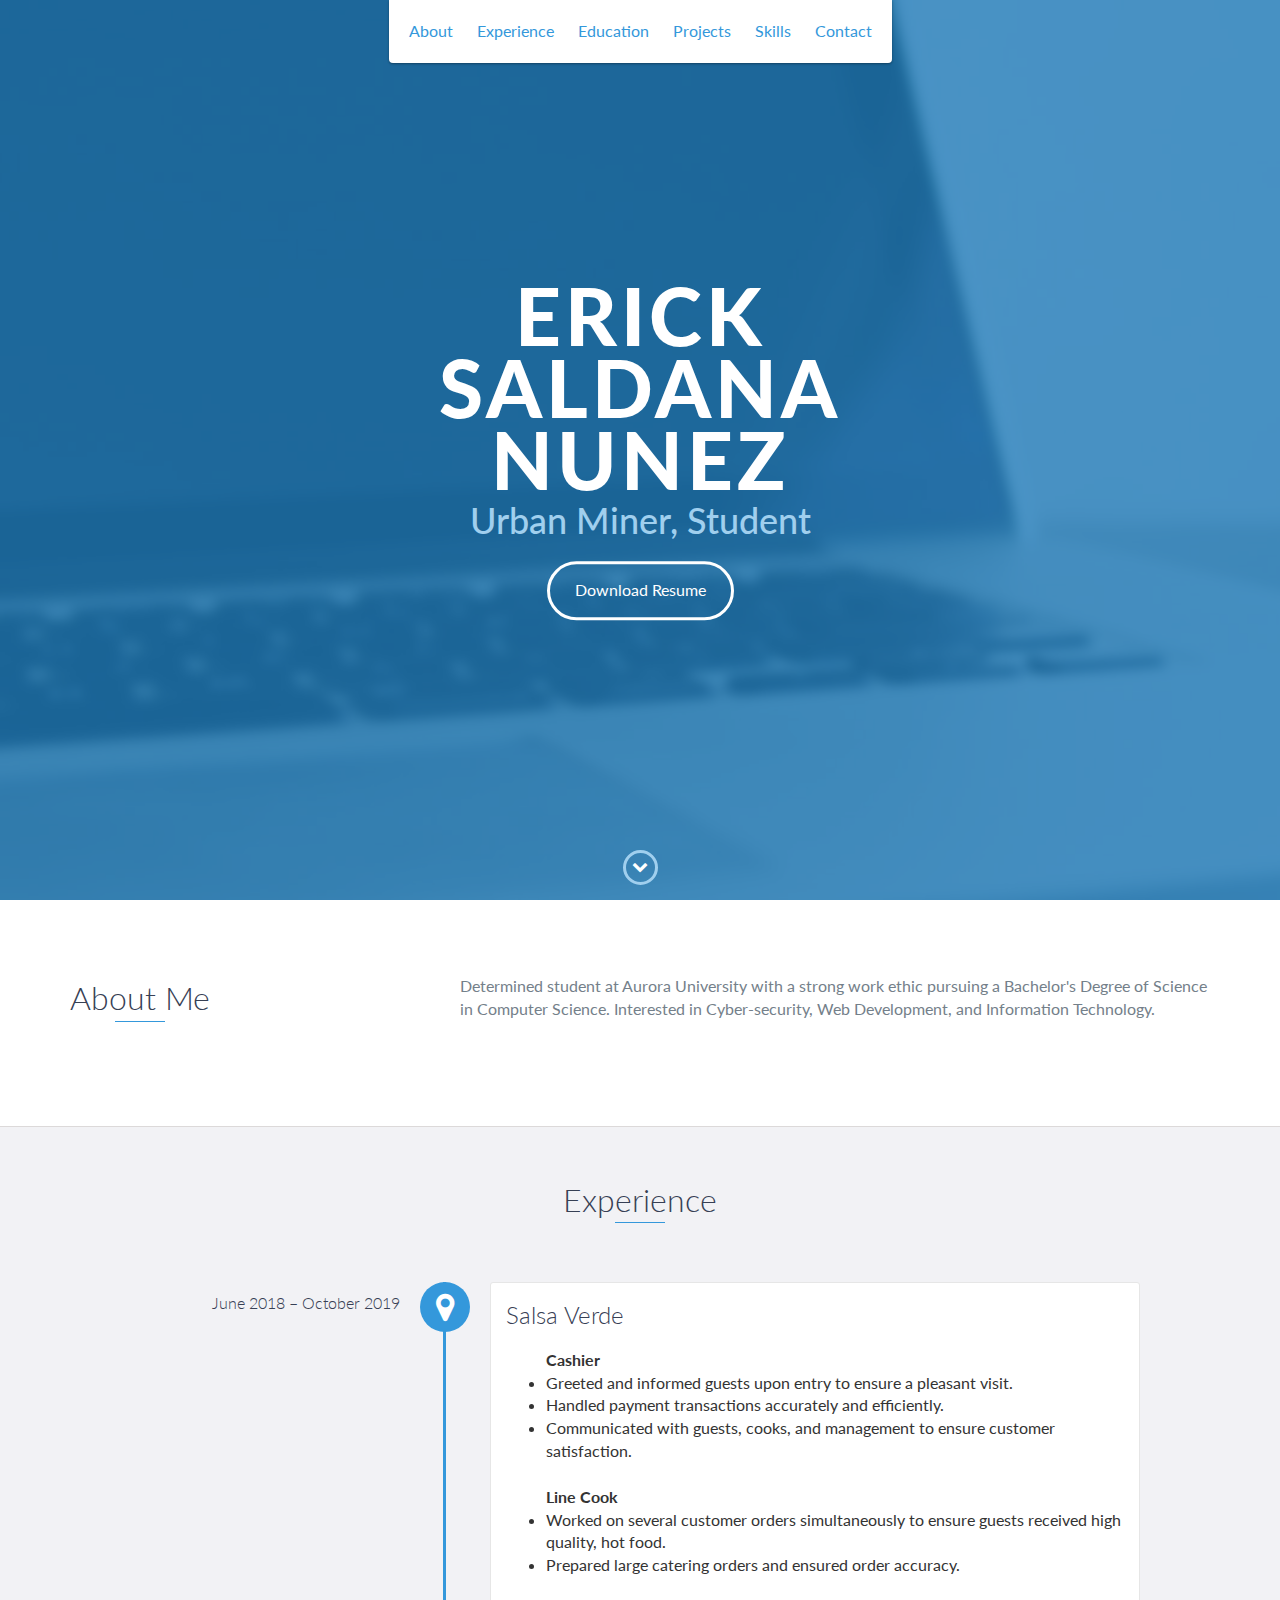
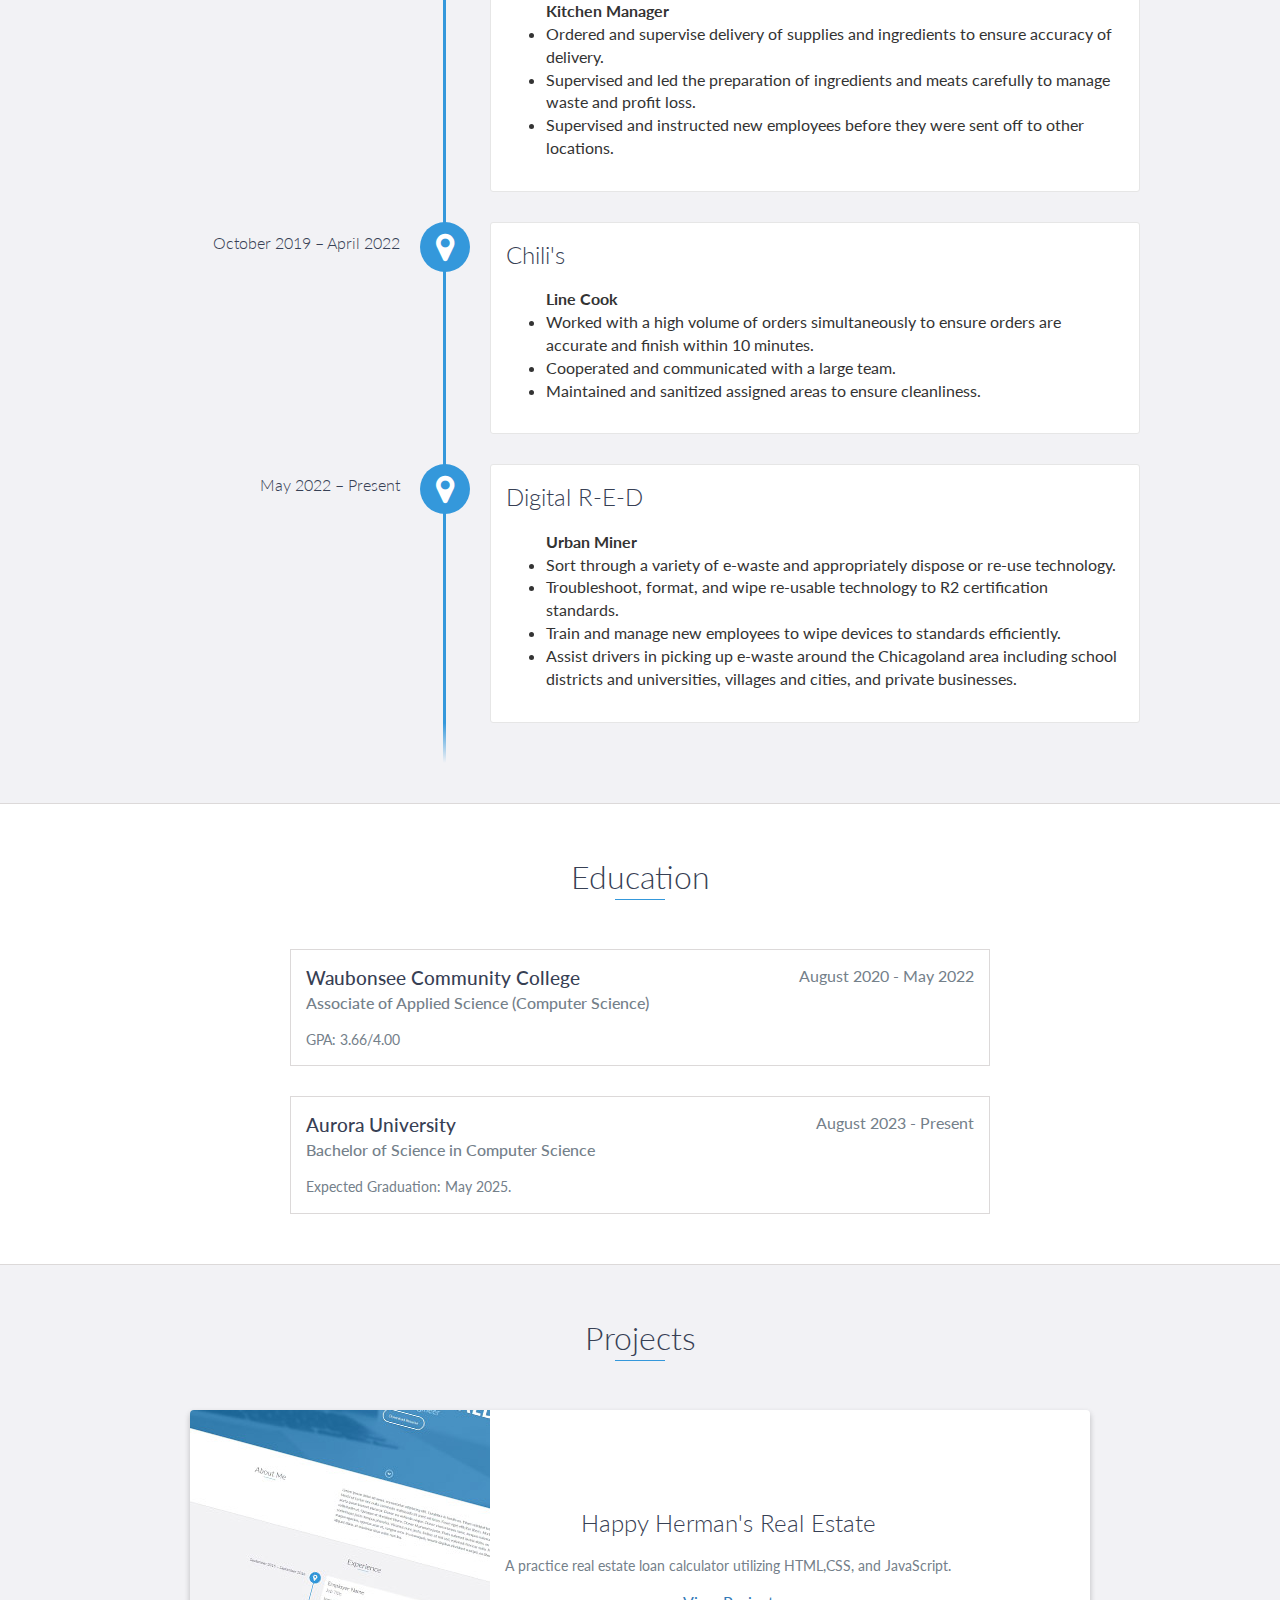
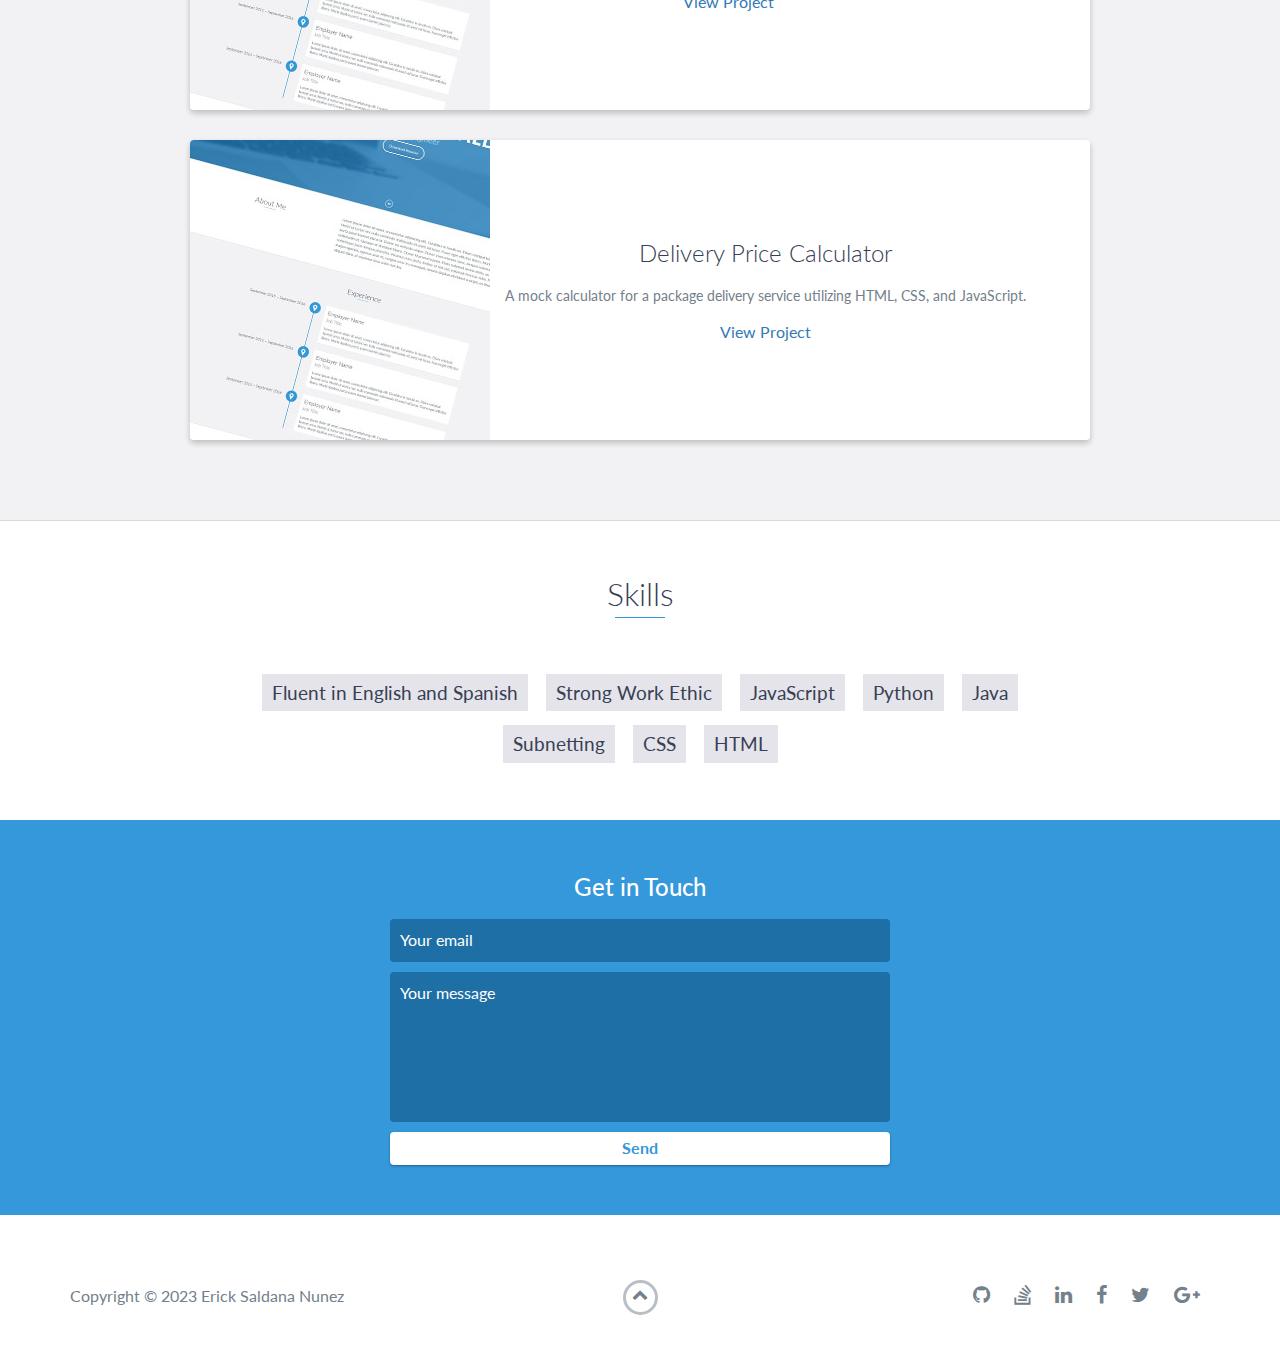
==== commit a046e3cd: "UpdateFinished" ====
--- a/index.html
+++ b/index.html
@@ -73,7 +73,8 @@
                 </div>
                 <div class="col-md-8">
                     <p>
-                        Aurora University student pursuing a Bachelor's Degree of Science in Computer Science.
+                        Determined student at Aurora University with a strong work ethic
+                        pursuing a Bachelor's Degree of Science in Computer Science.
                         Interested in Cyber-security, Web Development, and Information Technology.
                     </p>
                 </div>
